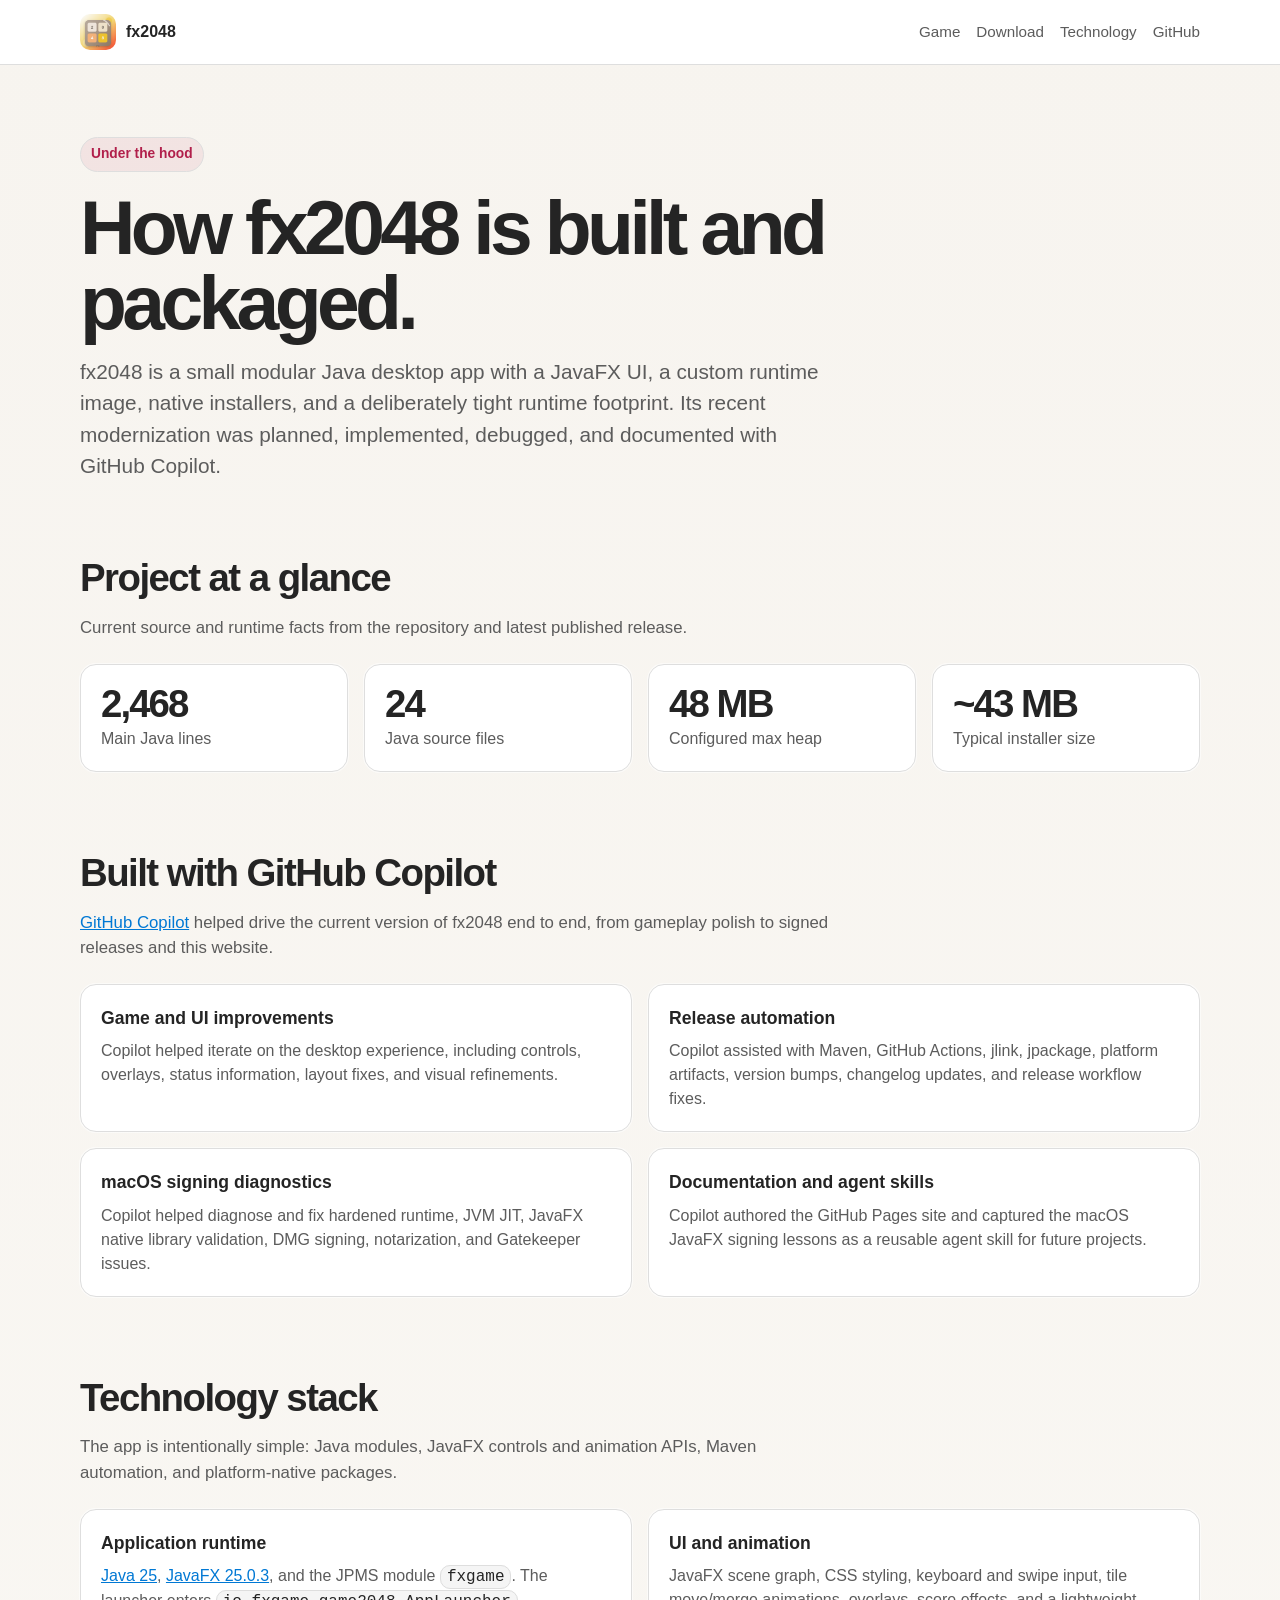
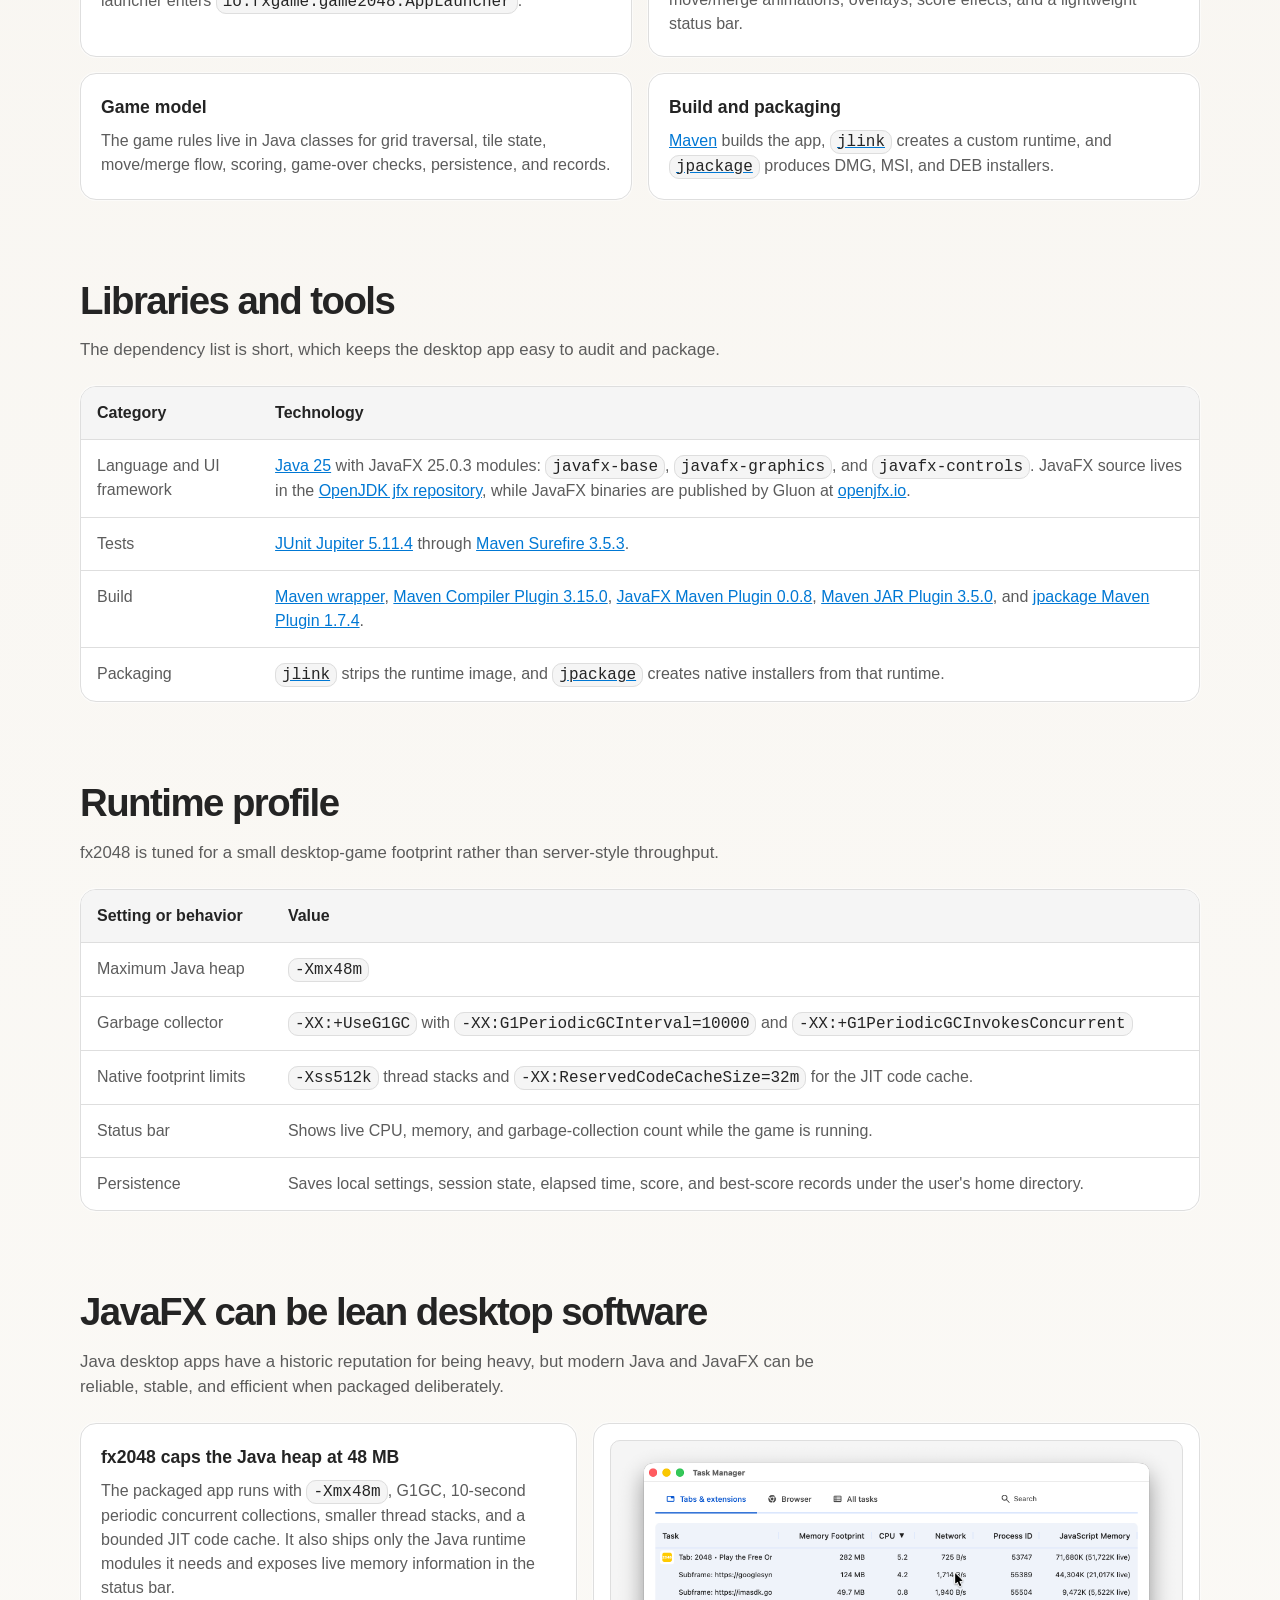
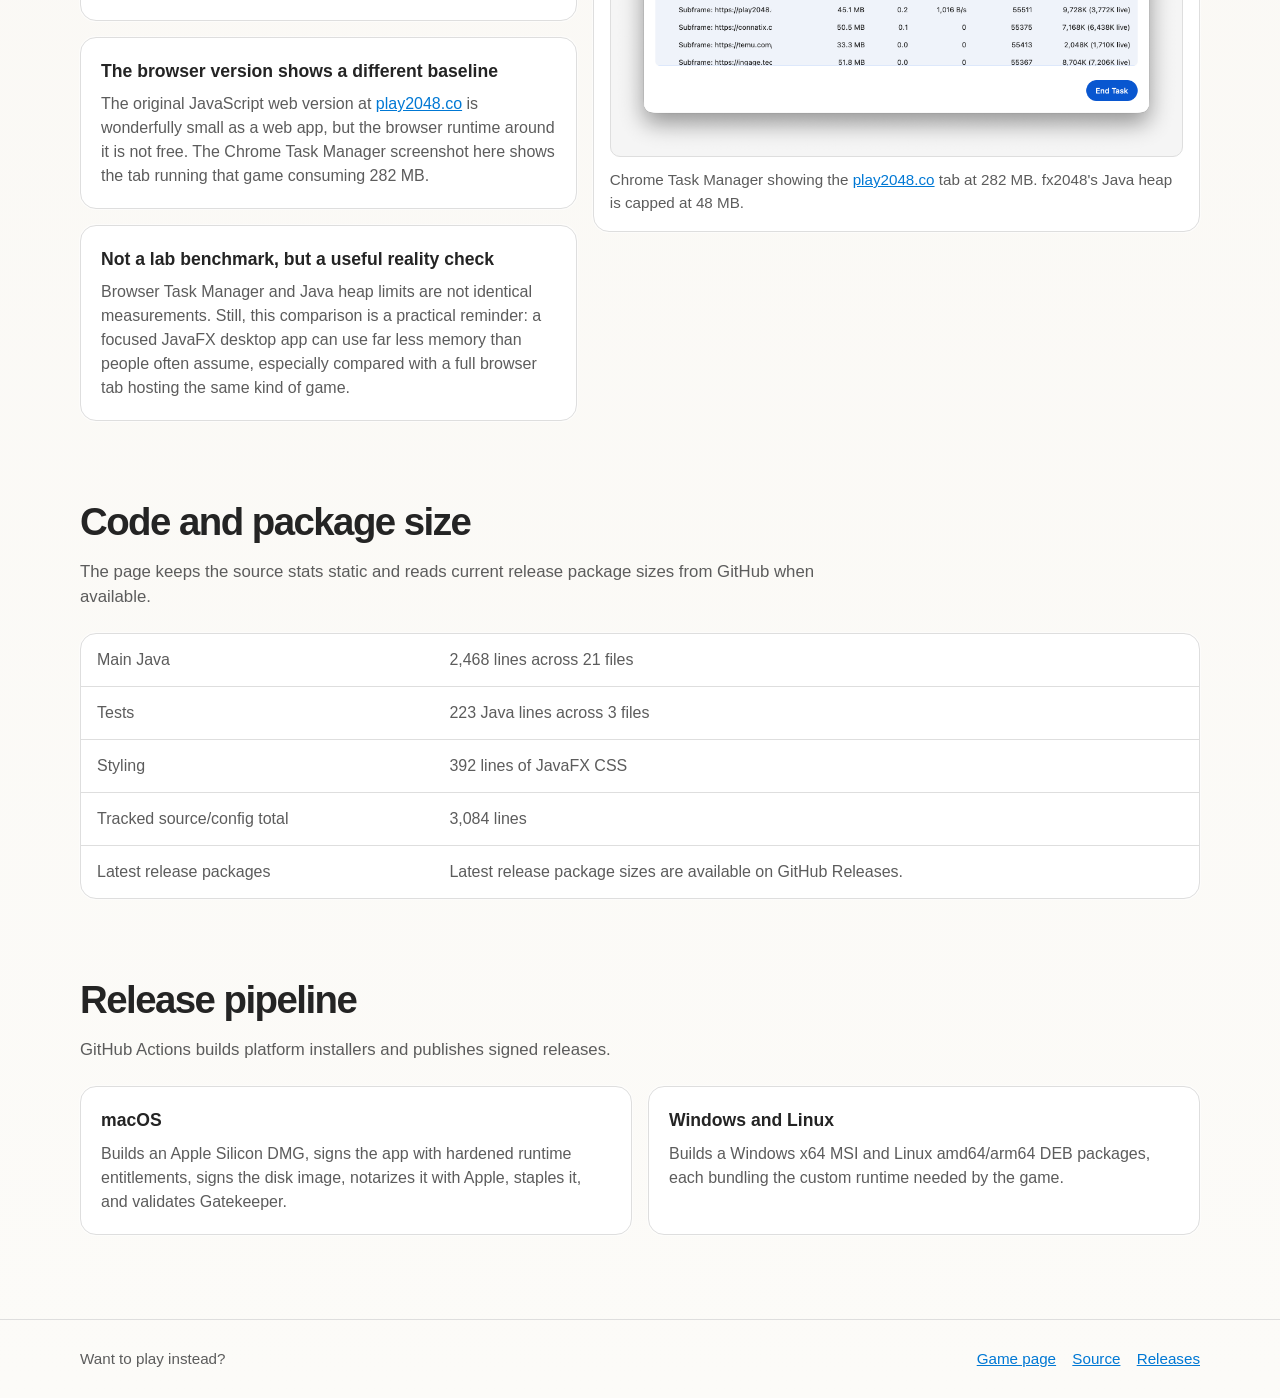
==== docs/technology.html @ 819283a3 "Tune runtime memory footprint Switch the packaged app from ZGC to G1GC with periodic concurrent coll" ====
<!doctype html>
<html lang="en">
<head>
  <meta charset="utf-8">
  <meta name="viewport" content="width=device-width, initial-scale=1">
  <meta name="description" content="How fx2048 is built: Java, JavaFX, Maven, jlink, jpackage, runtime settings, package sizes, and source code stats.">
  <link rel="icon" href="assets/fx2048.png">
  <title>fx2048 - Technology</title>
  <script>
    (() => {
      const param = new URLSearchParams(window.location.search).get("clawpilotTheme");
      const theme =
        param || (window.matchMedia("(prefers-color-scheme: dark)").matches ? "dark" : "light");
      document.documentElement.setAttribute("data-theme", theme);
    })();
  </script>
  <style>
    :root {
      color-scheme: light;
      --cp-bg: #f7f4ef;
      --cp-bg-elevated: #fcfbf8;
      --cp-surface: #ffffff;
      --cp-surface-soft: #f5f5f5;
      --cp-border: #dedede;
      --cp-border-strong: #919191;
      --cp-text: #242424;
      --cp-text-muted: #5c5c5c;
      --cp-text-soft: #6f6f6f;
      --cp-accent: #b11f4b;
      --cp-accent-hover: #9a1a41;
      --cp-accent-soft: rgba(177, 31, 75, 0.08);
      --cp-accent-fg: #ffffff;
      --cp-success: #16a34a;
      --cp-danger: #dc2626;
      --cp-warning: #f59e0b;
      --cp-link: #0078d4;
      --cp-shadow: 0 18px 48px rgba(0, 0, 0, 0.12);
      --cp-overlay: rgba(255, 255, 255, 0.8);
      --cp-panel: rgba(255, 255, 255, 0.86);
      --cp-panel-strong: rgba(255, 255, 255, 0.96);
      --cp-sheen: rgba(255, 255, 255, 0.55);
      --cp-highlight: rgba(177, 31, 75, 0.12);
    }
    html[data-theme="dark"] {
      color-scheme: dark;
      --cp-bg: #3d3b3a;
      --cp-bg-elevated: #343231;
      --cp-surface: #292929;
      --cp-surface-soft: #2e2e2e;
      --cp-border: #474747;
      --cp-border-strong: #5f5f5f;
      --cp-text: #dedede;
      --cp-text-muted: #919191;
      --cp-text-soft: #b0b0b0;
      --cp-accent: #fd8ea1;
      --cp-accent-hover: #fb7b91;
      --cp-accent-soft: rgba(253, 142, 161, 0.14);
      --cp-accent-fg: #1a1a1a;
      --cp-success: #4ade80;
      --cp-danger: #f87171;
      --cp-warning: #fbbf24;
      --cp-link: #4da6ff;
      --cp-shadow: 0 18px 48px rgba(0, 0, 0, 0.32);
      --cp-overlay: rgba(41, 41, 41, 0.88);
      --cp-panel: rgba(41, 41, 41, 0.72);
      --cp-panel-strong: rgba(41, 41, 41, 0.96);
      --cp-sheen: rgba(255, 255, 255, 0.04);
      --cp-highlight: rgba(253, 142, 161, 0.12);
    }

    * {
      box-sizing: border-box;
    }

    html {
      scroll-behavior: smooth;
    }

    body {
      margin: 0;
      background: linear-gradient(180deg, var(--cp-bg), var(--cp-bg-elevated));
      color: var(--cp-text);
      font-family: "Segoe UI", Aptos, Calibri, -apple-system, BlinkMacSystemFont, sans-serif;
      line-height: 1.5;
    }

    a {
      color: var(--cp-link);
    }

    code {
      border: 1px solid var(--cp-border);
      border-radius: 0.625rem;
      background: var(--cp-surface-soft);
      color: var(--cp-text);
      font-family: Consolas, "Courier New", Courier, monospace;
      padding: 2px 6px;
    }

    .page {
      min-height: 100vh;
    }

    .container {
      width: min(1120px, calc(100% - 32px));
      margin: 0 auto;
    }

    .site-header {
      position: sticky;
      top: 0;
      z-index: 2;
      border-bottom: 1px solid var(--cp-border);
      background: var(--cp-panel-strong);
    }

    .nav {
      display: flex;
      align-items: center;
      justify-content: space-between;
      gap: 16px;
      padding: 14px 0;
    }

    .brand {
      display: inline-flex;
      align-items: center;
      gap: 10px;
      color: var(--cp-text);
      font-weight: 700;
      text-decoration: none;
    }

    .brand img {
      width: 36px;
      height: 36px;
      border-radius: 0.625rem;
    }

    .nav-links {
      display: flex;
      align-items: center;
      gap: 16px;
      font-size: 0.95rem;
    }

    .nav-links a {
      color: var(--cp-text-muted);
      text-decoration: none;
    }

    .nav-links a:hover {
      color: var(--cp-accent);
    }

    .hero {
      padding: 72px 0 32px;
    }

    .eyebrow {
      display: inline-flex;
      align-items: center;
      gap: 8px;
      padding: 6px 10px;
      border: 1px solid var(--cp-border);
      border-radius: 999px;
      background: var(--cp-accent-soft);
      color: var(--cp-accent);
      font-weight: 700;
      font-size: 0.86rem;
    }

    h1 {
      max-width: 820px;
      margin: 18px 0 16px;
      font-size: clamp(2.4rem, 6vw, 4.8rem);
      line-height: 0.98;
      letter-spacing: -0.06em;
    }

    .lede {
      max-width: 760px;
      margin: 0;
      color: var(--cp-text-muted);
      font-size: clamp(1.1rem, 2vw, 1.3rem);
    }

    section {
      padding: 36px 0;
    }

    .section-heading {
      max-width: 760px;
      margin-bottom: 24px;
    }

    .section-heading h2 {
      margin: 0 0 8px;
      font-size: clamp(1.8rem, 3vw, 2.8rem);
      letter-spacing: -0.04em;
    }

    .section-heading p {
      margin: 0;
      color: var(--cp-text-muted);
      font-size: 1.05rem;
    }

    .stats {
      display: grid;
      grid-template-columns: repeat(4, minmax(0, 1fr));
      gap: 16px;
    }

    .stat-card,
    .card,
    .figure-card,
    .table-card {
      border: 1px solid var(--cp-border);
      border-radius: 16px;
      background: var(--cp-surface);
      box-shadow: 0 0 0 1px var(--cp-sheen);
    }

    .stat-card {
      padding: 20px;
    }

    .stat-card strong {
      display: block;
      margin-bottom: 4px;
      font-size: clamp(1.7rem, 4vw, 2.4rem);
      line-height: 1;
      letter-spacing: -0.05em;
    }

    .stat-card span {
      color: var(--cp-text-muted);
    }

    .grid {
      display: grid;
      grid-template-columns: repeat(2, minmax(0, 1fr));
      gap: 16px;
    }

    .card {
      padding: 20px;
    }

    .card h3 {
      margin: 0 0 8px;
      font-size: 1.1rem;
    }

    .card p {
      margin: 0;
      color: var(--cp-text-muted);
    }

    .comparison-grid {
      display: grid;
      grid-template-columns: minmax(0, 0.9fr) minmax(320px, 1.1fr);
      gap: 16px;
      align-items: start;
    }

    .memory-points {
      display: grid;
      gap: 16px;
    }

    .figure-card {
      margin: 0;
      padding: 16px;
    }

    .figure-card img {
      display: block;
      width: 100%;
      height: auto;
      border: 1px solid var(--cp-border);
      border-radius: 0.625rem;
      background: var(--cp-surface-soft);
    }

    .figure-card figcaption {
      margin-top: 12px;
      color: var(--cp-text-muted);
      font-size: 0.95rem;
    }

    .table-card {
      overflow: hidden;
    }

    table {
      width: 100%;
      border-collapse: collapse;
    }

    th,
    td {
      padding: 14px 16px;
      border-bottom: 1px solid var(--cp-border);
      text-align: left;
      vertical-align: top;
    }

    th {
      background: var(--cp-surface-soft);
      color: var(--cp-text);
      font-weight: 700;
    }

    td {
      color: var(--cp-text-muted);
    }

    tr:last-child td {
      border-bottom: 0;
    }

    .site-footer {
      margin-top: 48px;
      border-top: 1px solid var(--cp-border);
      padding: 28px 0;
      color: var(--cp-text-muted);
      font-size: 0.95rem;
    }

    .footer-row {
      display: flex;
      flex-wrap: wrap;
      justify-content: space-between;
      gap: 12px;
    }

    .footer-row a {
      margin-left: 12px;
    }

    @media (max-width: 860px) {
      .stats,
      .grid,
      .comparison-grid {
        grid-template-columns: 1fr;
      }

      .hero {
        padding-top: 48px;
      }

      .nav {
        align-items: flex-start;
        flex-direction: column;
      }

      .nav-links {
        flex-wrap: wrap;
      }
    }
  </style>
</head>
<body>
  <div class="page">
    <header class="site-header">
      <div class="container nav">
        <a class="brand" href="index.html" aria-label="fx2048 home">
          <img src="assets/fx2048.png" alt="" width="36" height="36">
          <span>fx2048</span>
        </a>
        <nav class="nav-links" aria-label="Primary navigation">
          <a href="index.html">Game</a>
          <a href="index.html#download">Download</a>
          <a href="technology.html">Technology</a>
          <a href="https://github.com/brunoborges/fx2048">GitHub</a>
        </nav>
      </div>
    </header>

    <main>
      <div class="container hero">
        <span class="eyebrow">Under the hood</span>
        <h1>How fx2048 is built and packaged.</h1>
        <p class="lede">
          fx2048 is a small modular Java desktop app with a JavaFX UI, a custom runtime image, native installers, and a deliberately tight runtime footprint. Its recent modernization was planned, implemented, debugged, and documented with GitHub Copilot.
        </p>
      </div>

      <section class="container" aria-labelledby="stats-heading">
        <div class="section-heading">
          <h2 id="stats-heading">Project at a glance</h2>
          <p>Current source and runtime facts from the repository and latest published release.</p>
        </div>
        <div class="stats">
          <article class="stat-card">
            <strong>2,468</strong>
            <span>Main Java lines</span>
          </article>
          <article class="stat-card">
            <strong>24</strong>
            <span>Java source files</span>
          </article>
          <article class="stat-card">
            <strong>48 MB</strong>
            <span>Configured max heap</span>
          </article>
          <article class="stat-card">
            <strong>~43 MB</strong>
            <span>Typical installer size</span>
          </article>
        </div>
      </section>

      <section class="container" aria-labelledby="copilot-heading">
        <div class="section-heading">
          <h2 id="copilot-heading">Built with GitHub Copilot</h2>
          <p><a href="https://github.com/features/copilot">GitHub Copilot</a> helped drive the current version of fx2048 end to end, from gameplay polish to signed releases and this website.</p>
        </div>
        <div class="grid">
          <article class="card">
            <h3>Game and UI improvements</h3>
            <p>Copilot helped iterate on the desktop experience, including controls, overlays, status information, layout fixes, and visual refinements.</p>
          </article>
          <article class="card">
            <h3>Release automation</h3>
            <p>Copilot assisted with Maven, GitHub Actions, jlink, jpackage, platform artifacts, version bumps, changelog updates, and release workflow fixes.</p>
          </article>
          <article class="card">
            <h3>macOS signing diagnostics</h3>
            <p>Copilot helped diagnose and fix hardened runtime, JVM JIT, JavaFX native library validation, DMG signing, notarization, and Gatekeeper issues.</p>
          </article>
          <article class="card">
            <h3>Documentation and agent skills</h3>
            <p>Copilot authored the GitHub Pages site and captured the macOS JavaFX signing lessons as a reusable agent skill for future projects.</p>
          </article>
        </div>
      </section>

      <section class="container" aria-labelledby="stack-heading">
        <div class="section-heading">
          <h2 id="stack-heading">Technology stack</h2>
          <p>The app is intentionally simple: Java modules, JavaFX controls and animation APIs, Maven automation, and platform-native packages.</p>
        </div>
        <div class="grid">
          <article class="card">
            <h3>Application runtime</h3>
            <p><a href="https://openjdk.org/projects/jdk/25/">Java 25</a>, <a href="https://openjfx.io/">JavaFX 25.0.3</a>, and the JPMS module <code>fxgame</code>. The launcher enters <code>io.fxgame.game2048.AppLauncher</code>.</p>
          </article>
          <article class="card">
            <h3>UI and animation</h3>
            <p>JavaFX scene graph, CSS styling, keyboard and swipe input, tile move/merge animations, overlays, score effects, and a lightweight status bar.</p>
          </article>
          <article class="card">
            <h3>Game model</h3>
            <p>The game rules live in Java classes for grid traversal, tile state, move/merge flow, scoring, game-over checks, persistence, and records.</p>
          </article>
          <article class="card">
            <h3>Build and packaging</h3>
            <p><a href="https://maven.apache.org/">Maven</a> builds the app, <a href="https://docs.oracle.com/en/java/javase/25/docs/specs/man/jlink.html"><code>jlink</code></a> creates a custom runtime, and <a href="https://docs.oracle.com/en/java/javase/25/docs/specs/man/jpackage.html"><code>jpackage</code></a> produces DMG, MSI, and DEB installers.</p>
          </article>
        </div>
      </section>

      <section class="container" aria-labelledby="libraries-heading">
        <div class="section-heading">
          <h2 id="libraries-heading">Libraries and tools</h2>
          <p>The dependency list is short, which keeps the desktop app easy to audit and package.</p>
        </div>
        <div class="table-card">
          <table>
            <thead>
              <tr>
                <th>Category</th>
                <th>Technology</th>
              </tr>
            </thead>
            <tbody>
              <tr>
                <td>Language and UI framework</td>
                <td>
                  <a href="https://openjdk.org/projects/jdk/25/">Java 25</a> with JavaFX 25.0.3 modules: <code>javafx-base</code>, <code>javafx-graphics</code>, and <code>javafx-controls</code>.
                  JavaFX source lives in the <a href="https://github.com/openjdk/jfx">OpenJDK jfx repository</a>, while JavaFX binaries are published by Gluon at <a href="https://openjfx.io/">openjfx.io</a>.
                </td>
              </tr>
              <tr>
                <td>Tests</td>
                <td><a href="https://junit.org/junit5/">JUnit Jupiter 5.11.4</a> through <a href="https://maven.apache.org/surefire/maven-surefire-plugin/">Maven Surefire 3.5.3</a>.</td>
              </tr>
              <tr>
                <td>Build</td>
                <td>
                  <a href="https://maven.apache.org/wrapper/">Maven wrapper</a>,
                  <a href="https://maven.apache.org/plugins/maven-compiler-plugin/">Maven Compiler Plugin 3.15.0</a>,
                  <a href="https://github.com/openjfx/javafx-maven-plugin">JavaFX Maven Plugin 0.0.8</a>,
                  <a href="https://maven.apache.org/plugins/maven-jar-plugin/">Maven JAR Plugin 3.5.0</a>,
                  and <a href="https://github.com/petr-panteleyev/jpackage-maven-plugin">jpackage Maven Plugin 1.7.4</a>.
                </td>
              </tr>
              <tr>
                <td>Packaging</td>
                <td><a href="https://docs.oracle.com/en/java/javase/25/docs/specs/man/jlink.html"><code>jlink</code></a> strips the runtime image, and <a href="https://docs.oracle.com/en/java/javase/25/docs/specs/man/jpackage.html"><code>jpackage</code></a> creates native installers from that runtime.</td>
              </tr>
            </tbody>
          </table>
        </div>
      </section>

      <section class="container" aria-labelledby="runtime-heading">
        <div class="section-heading">
          <h2 id="runtime-heading">Runtime profile</h2>
          <p>fx2048 is tuned for a small desktop-game footprint rather than server-style throughput.</p>
        </div>
        <div class="table-card">
          <table>
            <thead>
              <tr>
                <th>Setting or behavior</th>
                <th>Value</th>
              </tr>
            </thead>
            <tbody>
              <tr>
                <td>Maximum Java heap</td>
                <td><code>-Xmx48m</code></td>
              </tr>
              <tr>
                <td>Garbage collector</td>
                <td><code>-XX:+UseG1GC</code> with <code>-XX:G1PeriodicGCInterval=10000</code> and <code>-XX:+G1PeriodicGCInvokesConcurrent</code></td>
              </tr>
              <tr>
                <td>Native footprint limits</td>
                <td><code>-Xss512k</code> thread stacks and <code>-XX:ReservedCodeCacheSize=32m</code> for the JIT code cache.</td>
              </tr>
              <tr>
                <td>Status bar</td>
                <td>Shows live CPU, memory, and garbage-collection count while the game is running.</td>
              </tr>
              <tr>
                <td>Persistence</td>
                <td>Saves local settings, session state, elapsed time, score, and best-score records under the user's home directory.</td>
              </tr>
            </tbody>
          </table>
        </div>
      </section>

      <section class="container" aria-labelledby="memory-heading">
        <div class="section-heading">
          <h2 id="memory-heading">JavaFX can be lean desktop software</h2>
          <p>Java desktop apps have a historic reputation for being heavy, but modern Java and JavaFX can be reliable, stable, and efficient when packaged deliberately.</p>
        </div>
        <div class="comparison-grid">
          <div class="memory-points">
            <article class="card">
              <h3>fx2048 caps the Java heap at 48 MB</h3>
              <p>The packaged app runs with <code>-Xmx48m</code>, G1GC, 10-second periodic concurrent collections, smaller thread stacks, and a bounded JIT code cache. It also ships only the Java runtime modules it needs and exposes live memory information in the status bar.</p>
            </article>
            <article class="card">
              <h3>The browser version shows a different baseline</h3>
              <p>The original JavaScript web version at <a href="https://play2048.co">play2048.co</a> is wonderfully small as a web app, but the browser runtime around it is not free. The Chrome Task Manager screenshot here shows the tab running that game consuming 282 MB.</p>
            </article>
            <article class="card">
              <h3>Not a lab benchmark, but a useful reality check</h3>
              <p>Browser Task Manager and Java heap limits are not identical measurements. Still, this comparison is a practical reminder: a focused JavaFX desktop app can use far less memory than people often assume, especially compared with a full browser tab hosting the same kind of game.</p>
            </article>
          </div>
          <figure class="figure-card">
            <img src="assets/play2048-chrome-task-manager.png" alt="Chrome Task Manager screenshot showing the play2048.co tab consuming 282 MB of memory." width="1956" height="1078">
            <figcaption>
              Chrome Task Manager showing the <a href="https://play2048.co">play2048.co</a> tab at 282 MB. fx2048's Java heap is capped at 48 MB.
            </figcaption>
          </figure>
        </div>
      </section>

      <section class="container" aria-labelledby="size-heading">
        <div class="section-heading">
          <h2 id="size-heading">Code and package size</h2>
          <p>The page keeps the source stats static and reads current release package sizes from GitHub when available.</p>
        </div>
        <div class="table-card">
          <table>
            <tbody>
              <tr>
                <td>Main Java</td>
                <td>2,468 lines across 21 files</td>
              </tr>
              <tr>
                <td>Tests</td>
                <td>223 Java lines across 3 files</td>
              </tr>
              <tr>
                <td>Styling</td>
                <td>392 lines of JavaFX CSS</td>
              </tr>
              <tr>
                <td>Tracked source/config total</td>
                <td>3,084 lines</td>
              </tr>
              <tr>
                <td>Latest release packages</td>
                <td id="package-sizes">Loading package sizes...</td>
              </tr>
            </tbody>
          </table>
        </div>
      </section>

      <section class="container" aria-labelledby="release-heading">
        <div class="section-heading">
          <h2 id="release-heading">Release pipeline</h2>
          <p>GitHub Actions builds platform installers and publishes signed releases.</p>
        </div>
        <div class="grid">
          <article class="card">
            <h3>macOS</h3>
            <p>Builds an Apple Silicon DMG, signs the app with hardened runtime entitlements, signs the disk image, notarizes it with Apple, staples it, and validates Gatekeeper.</p>
          </article>
          <article class="card">
            <h3>Windows and Linux</h3>
            <p>Builds a Windows x64 MSI and Linux amd64/arm64 DEB packages, each bundling the custom runtime needed by the game.</p>
          </article>
        </div>
      </section>
    </main>

    <footer class="site-footer">
      <div class="container footer-row">
        <span>Want to play instead?</span>
        <span>
          <a href="index.html">Game page</a>
          <a href="https://github.com/brunoborges/fx2048">Source</a>
          <a href="https://github.com/brunoborges/fx2048/releases">Releases</a>
        </span>
      </div>
    </footer>
  </div>

  <script>
    const packageSizes = document.querySelector("#package-sizes");
    const formatSize = (bytes) => `${(bytes / 1048576).toFixed(1)} MiB`;

    fetch("https://api.github.com/repos/brunoborges/fx2048/releases/latest", {
      headers: { "Accept": "application/vnd.github+json" }
    })
      .then((response) => {
        if (!response.ok) {
          throw new Error(`GitHub release lookup failed: ${response.status}`);
        }
        return response.json();
      })
      .then((release) => {
        const packageAssets = release.assets
          .filter((asset) => /\.(dmg|msi|deb)$/.test(asset.name))
          .map((asset) => `${asset.name}: ${formatSize(asset.size)}`);

        packageSizes.textContent = packageAssets.length > 0
          ? packageAssets.join("; ")
          : "No platform packages found on the latest release.";
      })
      .catch(() => {
        packageSizes.textContent = "Latest release package sizes are available on GitHub Releases.";
      });
  </script>
</body>
</html>
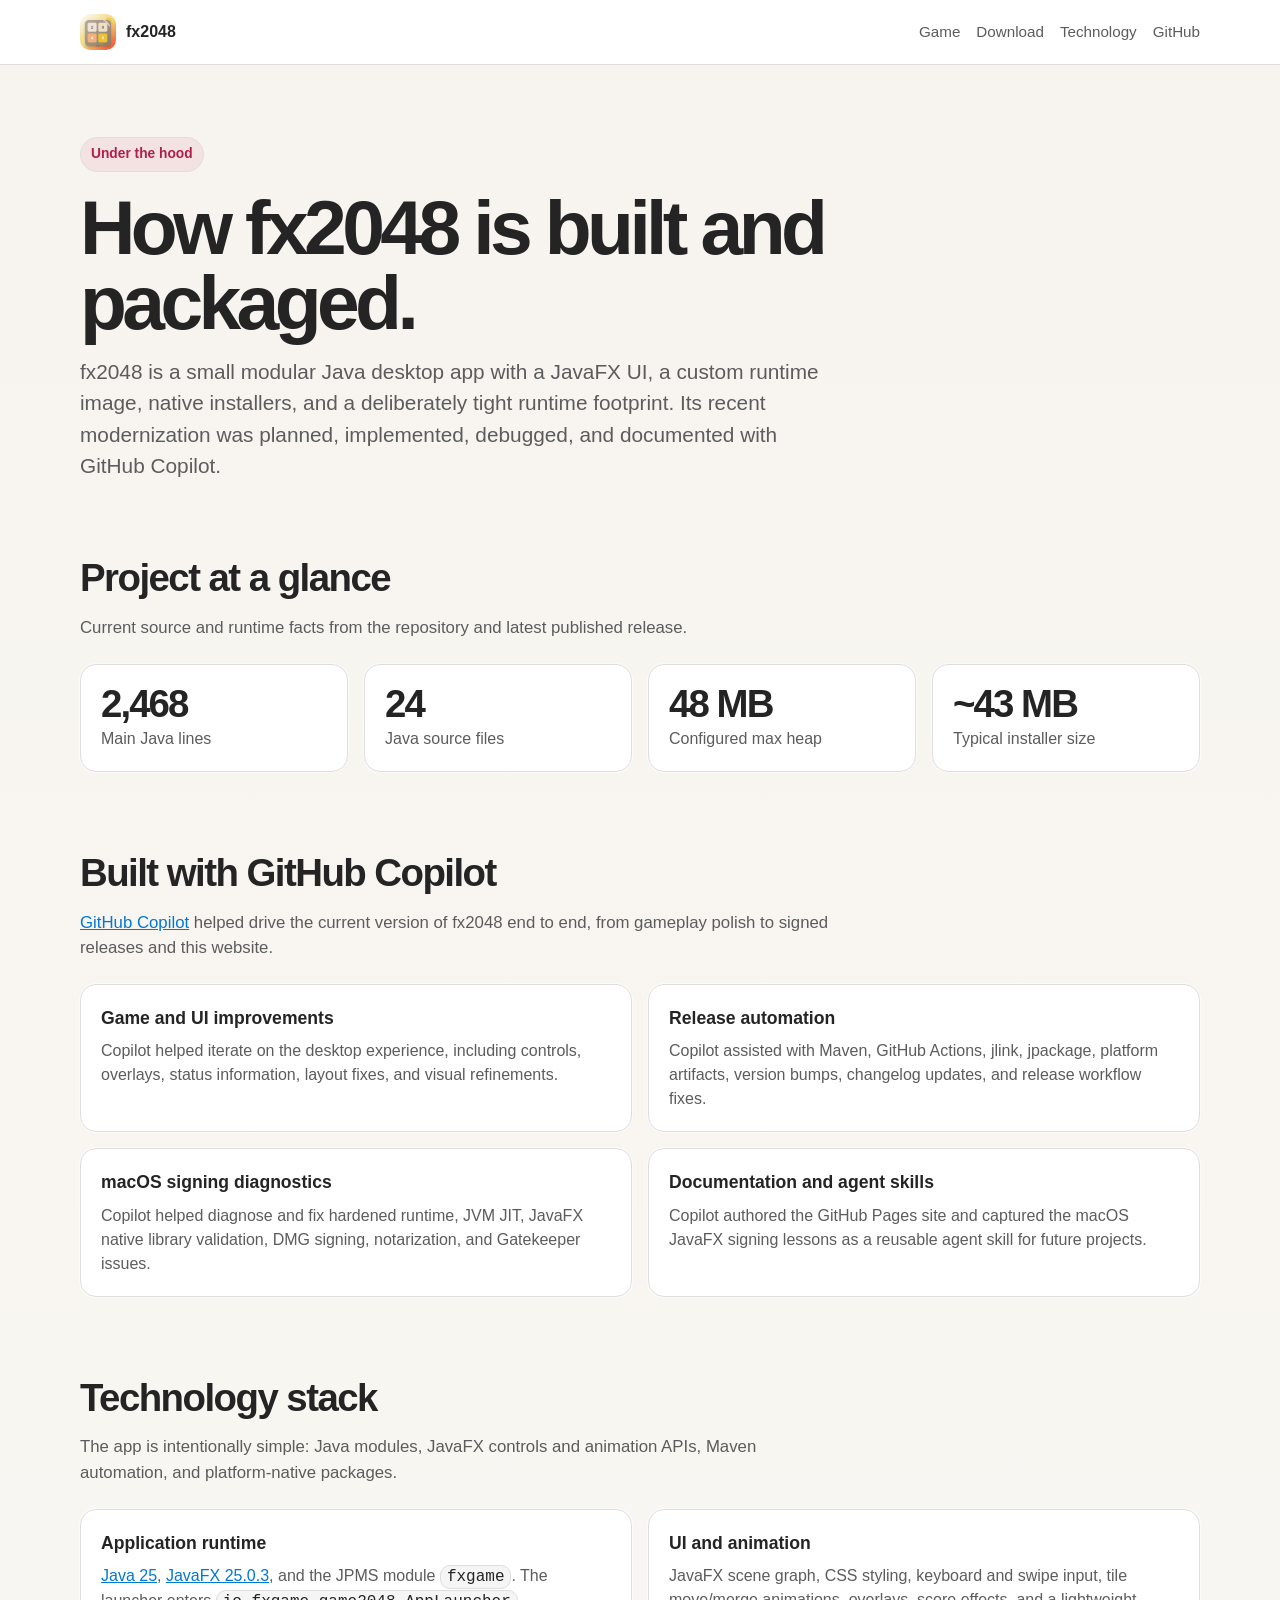
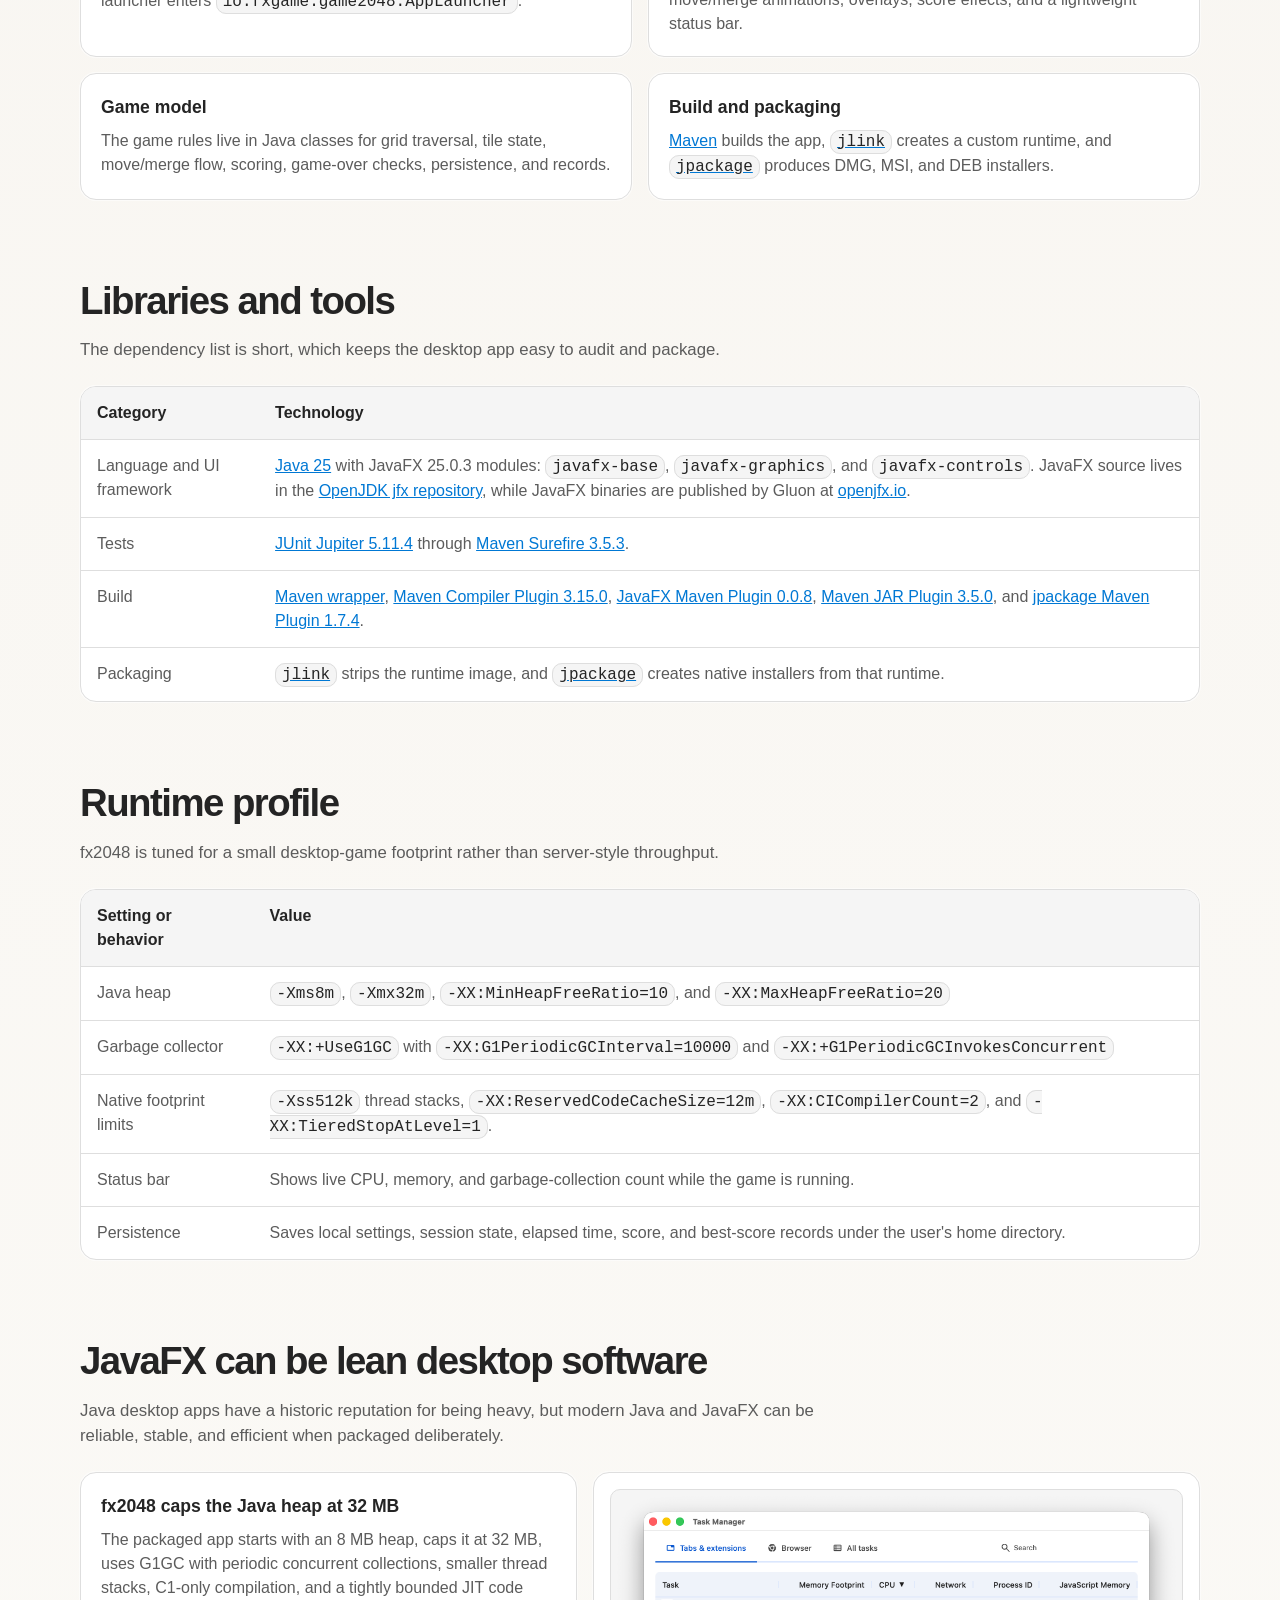
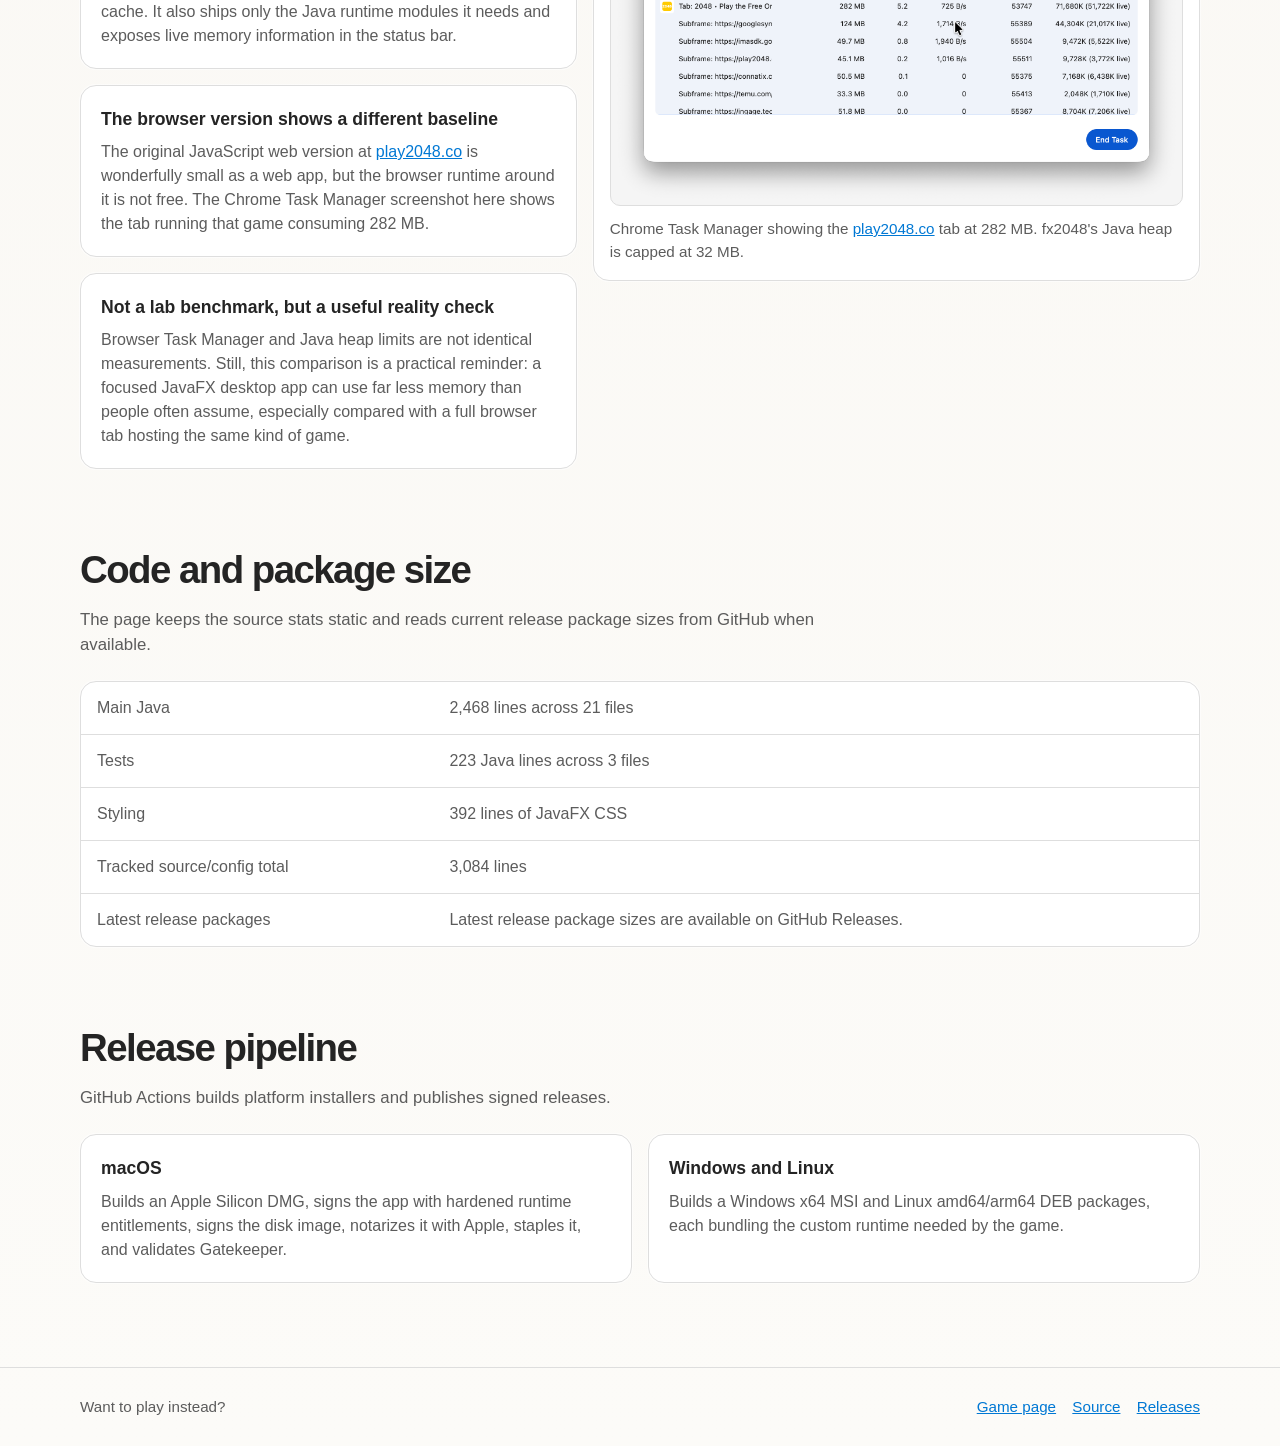
==== commit ea39becc: "Further reduce runtime memory footprint Lower the packaged app heap ceiling to 32 MB and tune startu" ====
--- a/docs/technology.html
+++ b/docs/technology.html
@@ -522,8 +522,8 @@
             </thead>
             <tbody>
               <tr>
-                <td>Maximum Java heap</td>
-                <td><code>-Xmx48m</code></td>
+                <td>Java heap</td>
+                <td><code>-Xms8m</code>, <code>-Xmx32m</code>, <code>-XX:MinHeapFreeRatio=10</code>, and <code>-XX:MaxHeapFreeRatio=20</code></td>
               </tr>
               <tr>
                 <td>Garbage collector</td>
@@ -531,7 +531,7 @@
               </tr>
               <tr>
                 <td>Native footprint limits</td>
-                <td><code>-Xss512k</code> thread stacks and <code>-XX:ReservedCodeCacheSize=32m</code> for the JIT code cache.</td>
+                <td><code>-Xss512k</code> thread stacks, <code>-XX:ReservedCodeCacheSize=12m</code>, <code>-XX:CICompilerCount=2</code>, and <code>-XX:TieredStopAtLevel=1</code>.</td>
               </tr>
               <tr>
                 <td>Status bar</td>
@@ -554,8 +554,8 @@
         <div class="comparison-grid">
           <div class="memory-points">
             <article class="card">
-              <h3>fx2048 caps the Java heap at 48 MB</h3>
-              <p>The packaged app runs with <code>-Xmx48m</code>, G1GC, 10-second periodic concurrent collections, smaller thread stacks, and a bounded JIT code cache. It also ships only the Java runtime modules it needs and exposes live memory information in the status bar.</p>
+              <h3>fx2048 caps the Java heap at 32 MB</h3>
+              <p>The packaged app starts with an 8 MB heap, caps it at 32 MB, uses G1GC with periodic concurrent collections, smaller thread stacks, C1-only compilation, and a tightly bounded JIT code cache. It also ships only the Java runtime modules it needs and exposes live memory information in the status bar.</p>
             </article>
             <article class="card">
               <h3>The browser version shows a different baseline</h3>
@@ -569,7 +569,7 @@
           <figure class="figure-card">
             <img src="assets/play2048-chrome-task-manager.png" alt="Chrome Task Manager screenshot showing the play2048.co tab consuming 282 MB of memory." width="1956" height="1078">
             <figcaption>
-              Chrome Task Manager showing the <a href="https://play2048.co">play2048.co</a> tab at 282 MB. fx2048's Java heap is capped at 48 MB.
+              Chrome Task Manager showing the <a href="https://play2048.co">play2048.co</a> tab at 282 MB. fx2048's Java heap is capped at 32 MB.
             </figcaption>
           </figure>
         </div>
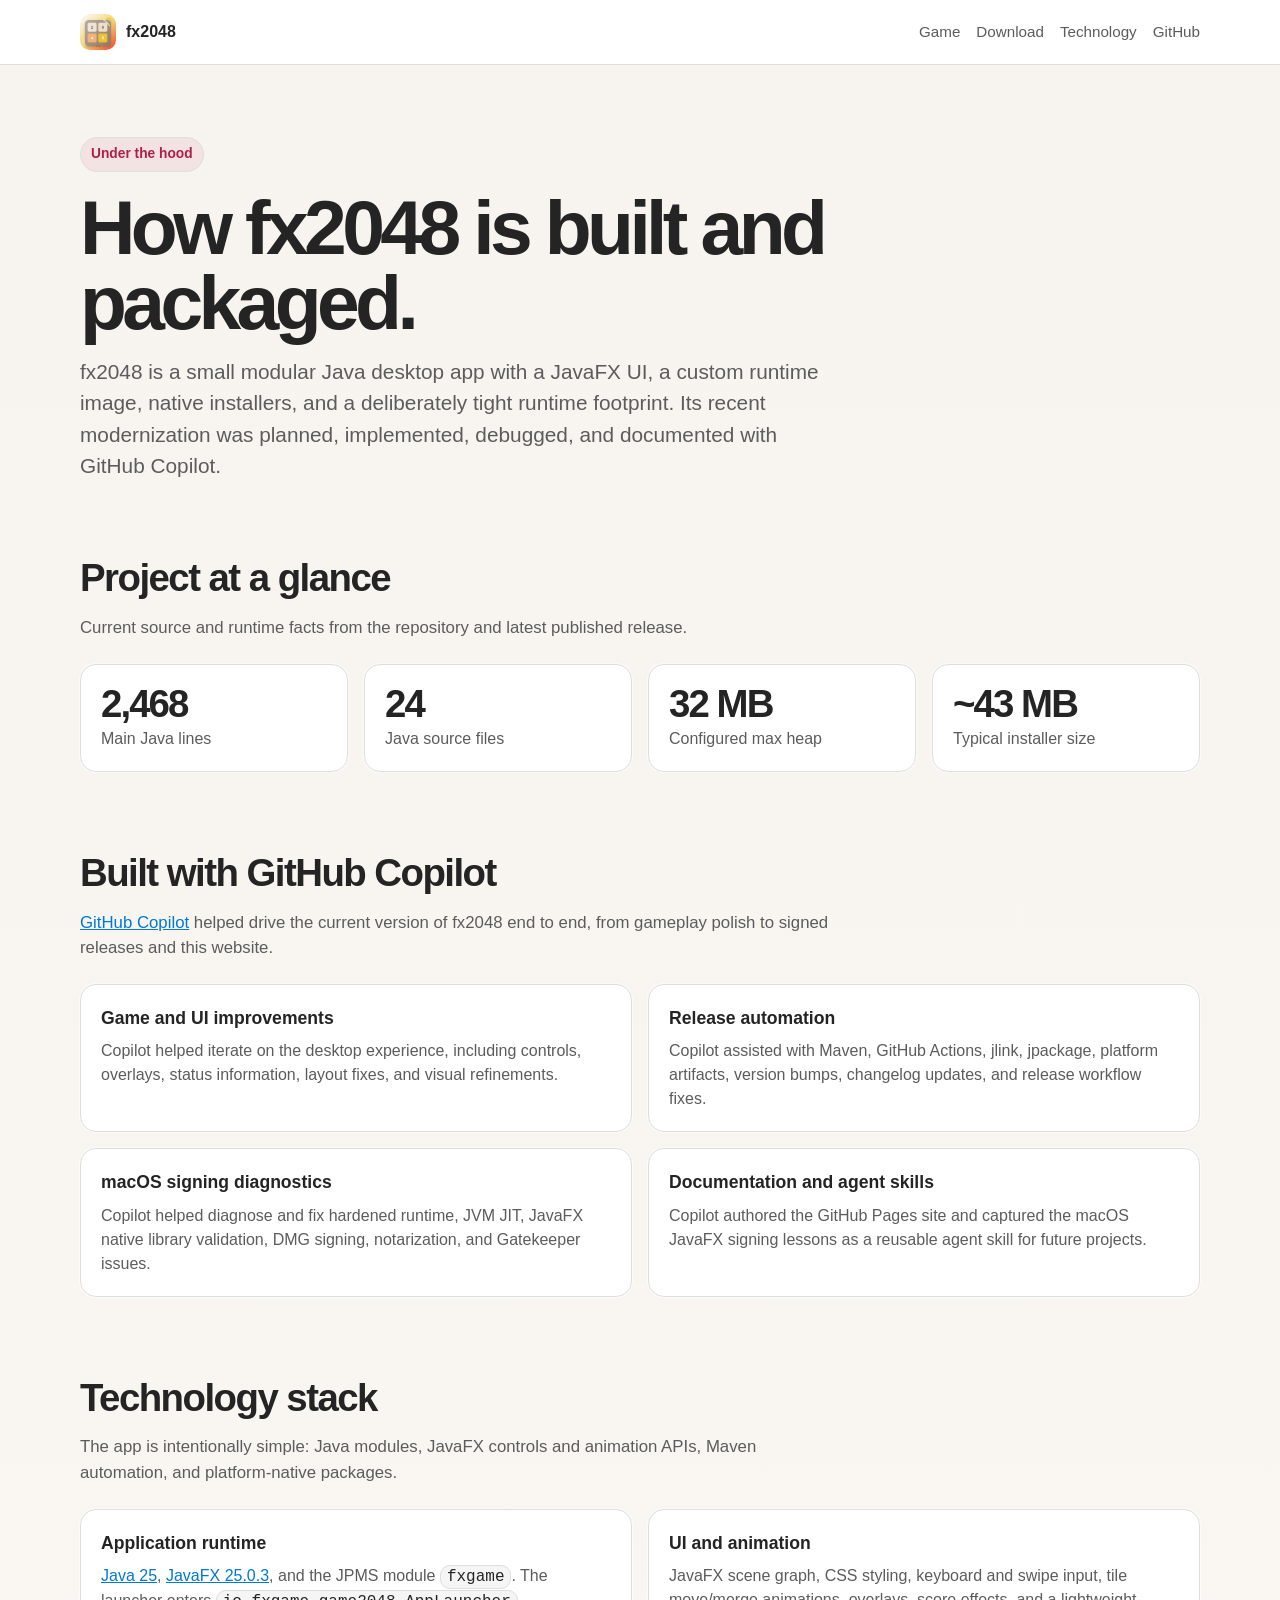
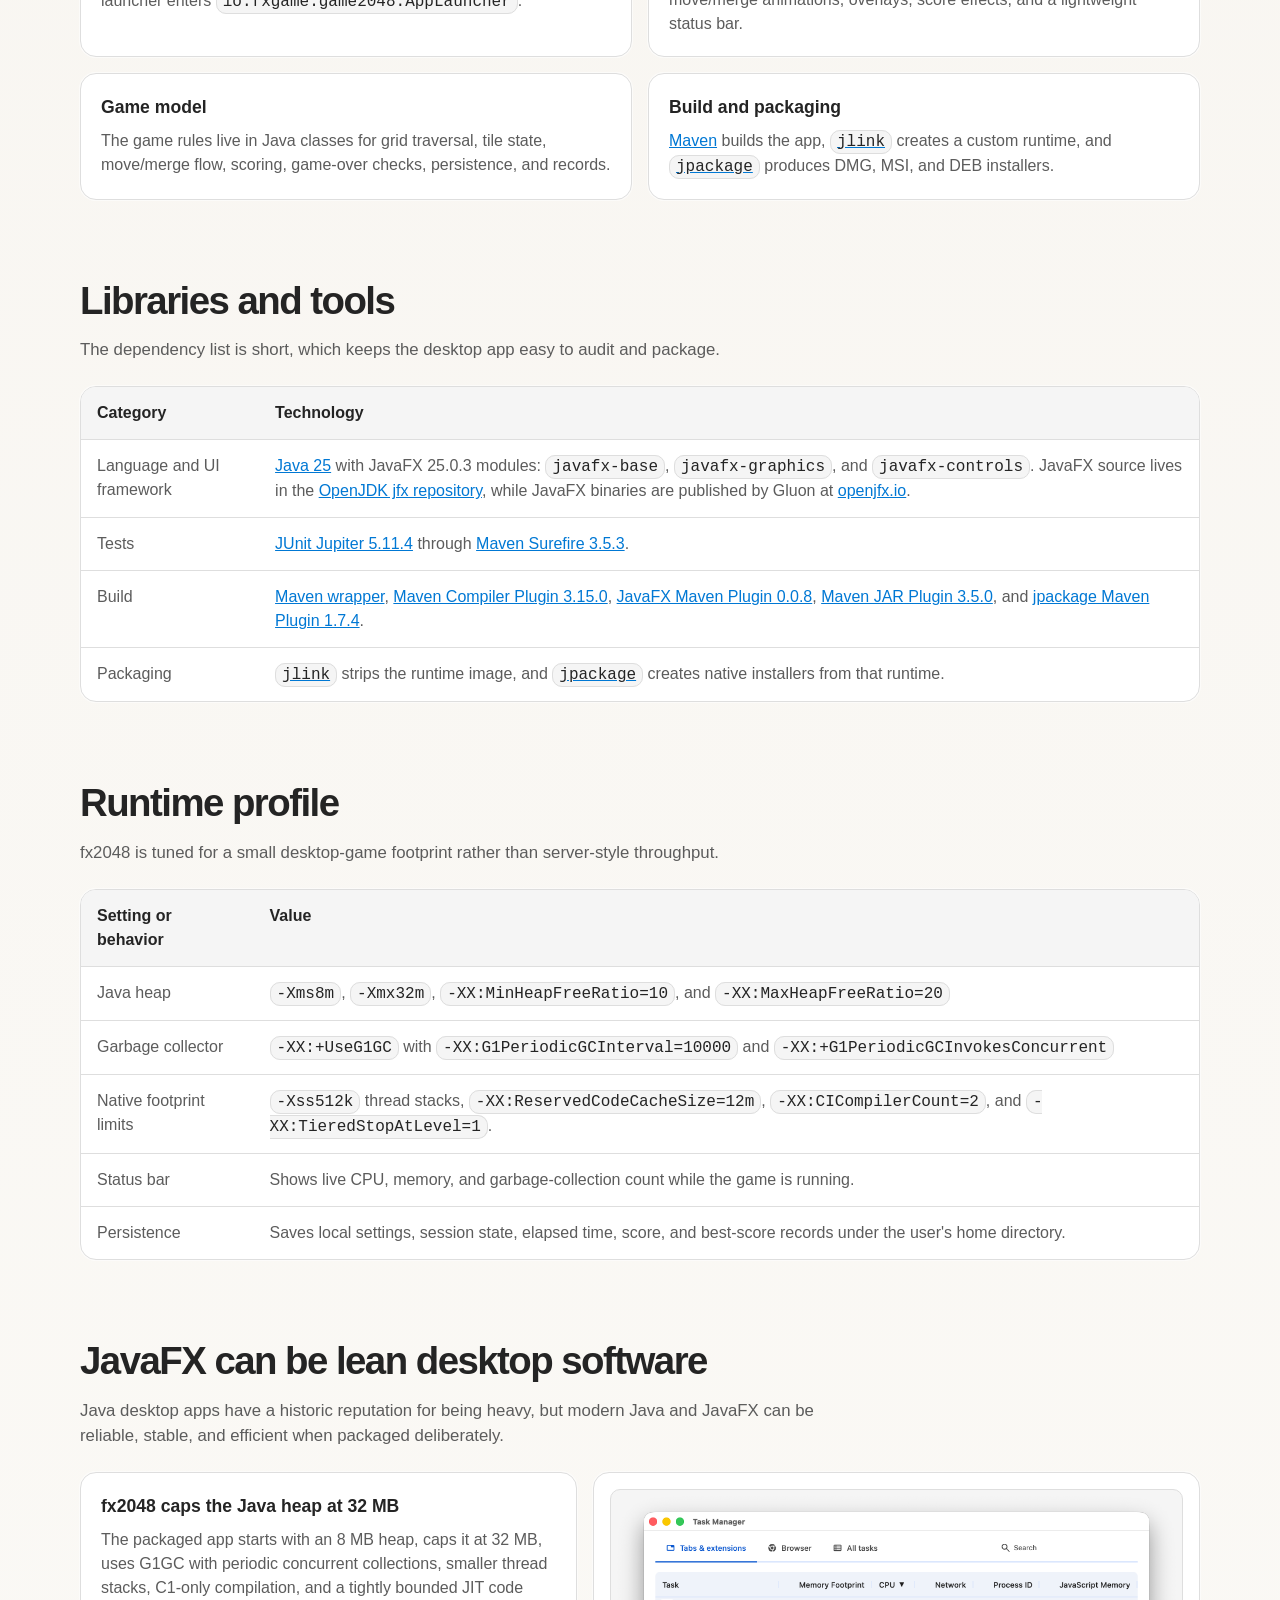
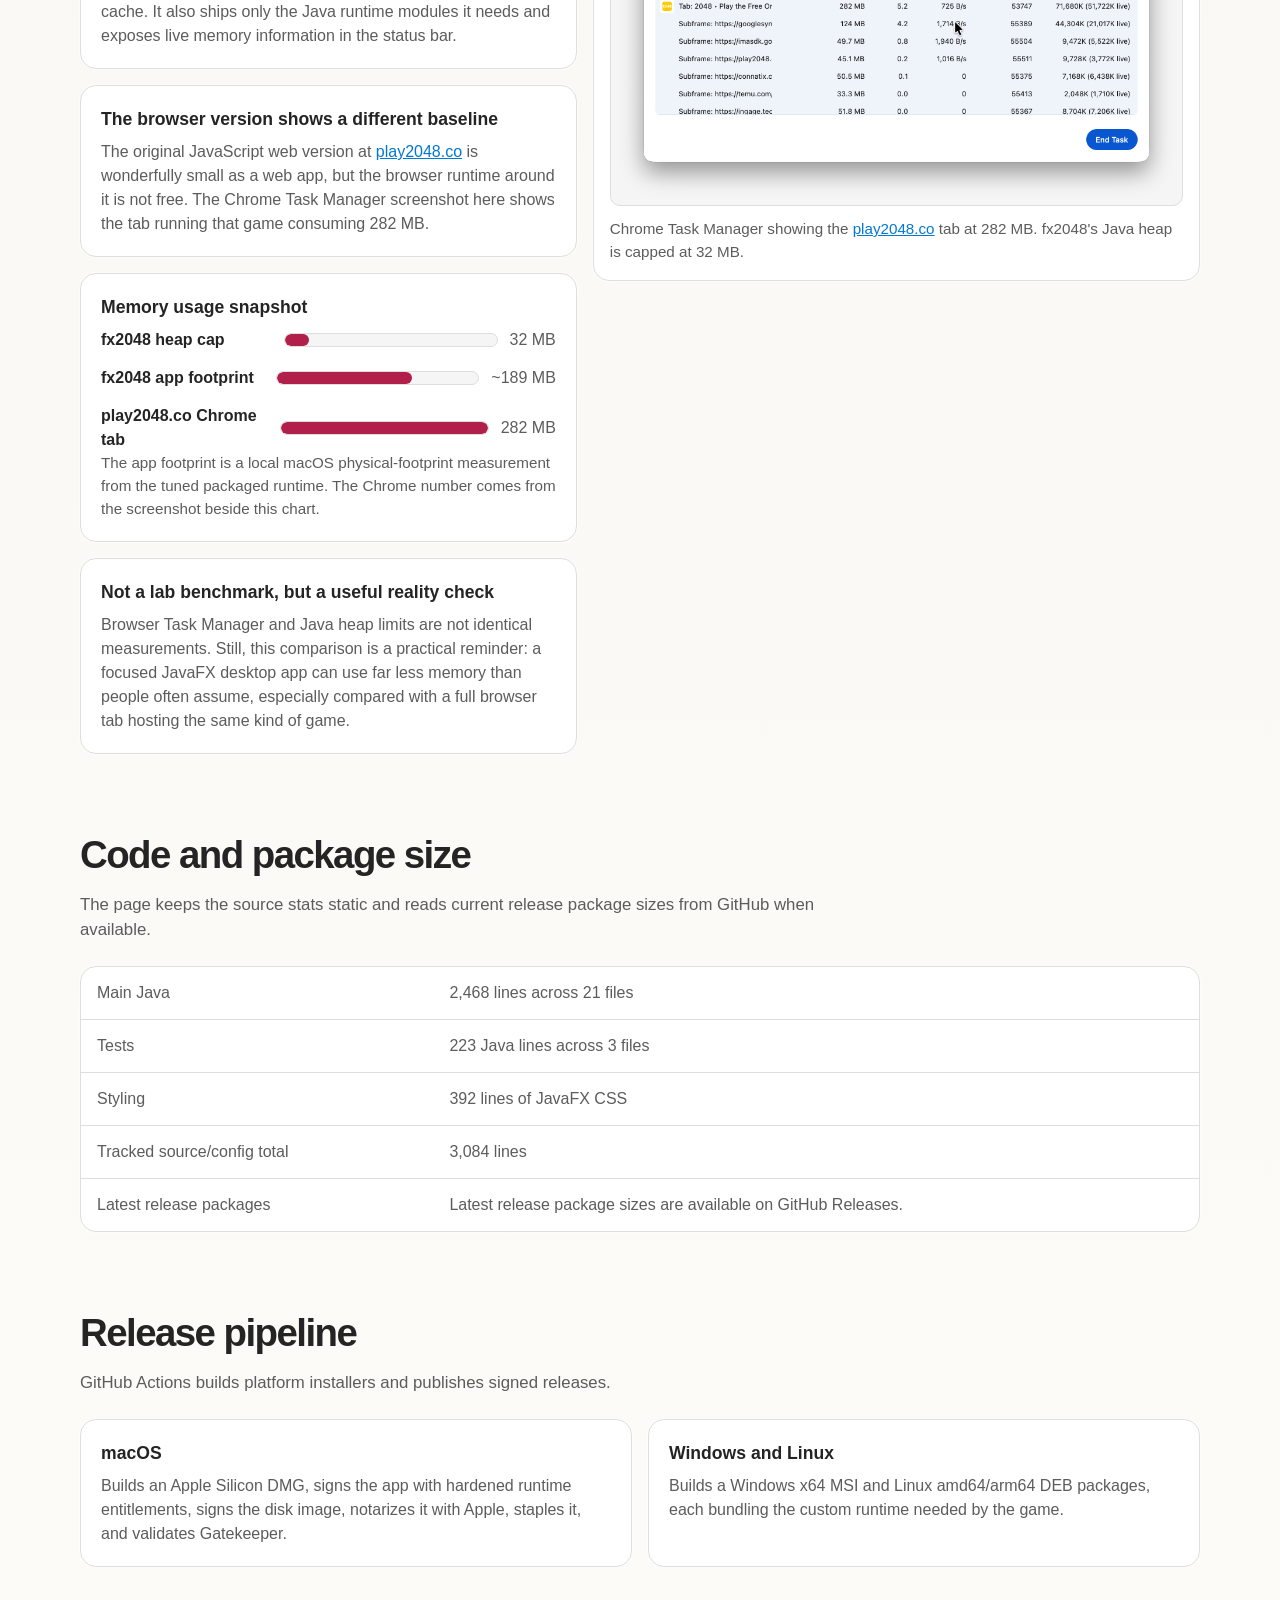
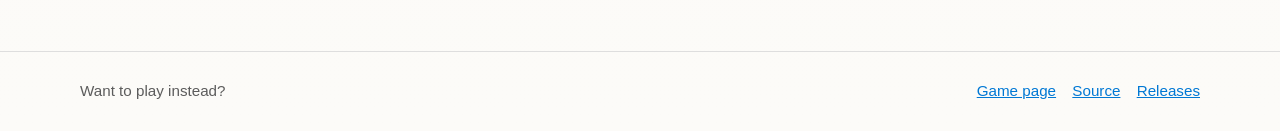
==== commit 1560133c: "Add memory comparison chart Add a visual memory usage chart to the JavaScript comparison section and" ====
--- a/docs/technology.html
+++ b/docs/technology.html
@@ -270,6 +270,51 @@
       gap: 16px;
     }
 
+    .memory-chart {
+      display: grid;
+      gap: 14px;
+    }
+
+    .memory-chart-row {
+      display: grid;
+      grid-template-columns: minmax(140px, 0.8fr) minmax(0, 1fr) auto;
+      gap: 12px;
+      align-items: center;
+    }
+
+    .memory-chart-label {
+      color: var(--cp-text);
+      font-weight: 700;
+    }
+
+    .memory-chart-track {
+      overflow: hidden;
+      height: 14px;
+      border: 1px solid var(--cp-border);
+      border-radius: 999px;
+      background: var(--cp-surface-soft);
+    }
+
+    .memory-chart-bar {
+      display: block;
+      width: var(--bar-size);
+      height: 100%;
+      border-radius: 999px;
+      background: var(--cp-accent);
+    }
+
+    .memory-chart-value {
+      color: var(--cp-text-muted);
+      font-variant-numeric: tabular-nums;
+      white-space: nowrap;
+    }
+
+    .memory-chart-note {
+      margin-top: 12px;
+      color: var(--cp-text-muted);
+      font-size: 0.95rem;
+    }
+
     .figure-card {
       margin: 0;
       padding: 16px;
@@ -403,7 +448,7 @@
             <span>Java source files</span>
           </article>
           <article class="stat-card">
-            <strong>48 MB</strong>
+            <strong>32 MB</strong>
             <span>Configured max heap</span>
           </article>
           <article class="stat-card">
@@ -560,6 +605,27 @@
             <article class="card">
               <h3>The browser version shows a different baseline</h3>
               <p>The original JavaScript web version at <a href="https://play2048.co">play2048.co</a> is wonderfully small as a web app, but the browser runtime around it is not free. The Chrome Task Manager screenshot here shows the tab running that game consuming 282 MB.</p>
+            </article>
+            <article class="card">
+              <h3>Memory usage snapshot</h3>
+              <div class="memory-chart" aria-label="Memory usage comparison chart">
+                <div class="memory-chart-row">
+                  <span class="memory-chart-label">fx2048 heap cap</span>
+                  <span class="memory-chart-track" aria-hidden="true"><span class="memory-chart-bar" style="--bar-size: 11.3%;"></span></span>
+                  <span class="memory-chart-value">32 MB</span>
+                </div>
+                <div class="memory-chart-row">
+                  <span class="memory-chart-label">fx2048 app footprint</span>
+                  <span class="memory-chart-track" aria-hidden="true"><span class="memory-chart-bar" style="--bar-size: 67.0%;"></span></span>
+                  <span class="memory-chart-value">~189 MB</span>
+                </div>
+                <div class="memory-chart-row">
+                  <span class="memory-chart-label">play2048.co Chrome tab</span>
+                  <span class="memory-chart-track" aria-hidden="true"><span class="memory-chart-bar" style="--bar-size: 100%;"></span></span>
+                  <span class="memory-chart-value">282 MB</span>
+                </div>
+              </div>
+              <p class="memory-chart-note">The app footprint is a local macOS physical-footprint measurement from the tuned packaged runtime. The Chrome number comes from the screenshot beside this chart.</p>
             </article>
             <article class="card">
               <h3>Not a lab benchmark, but a useful reality check</h3>
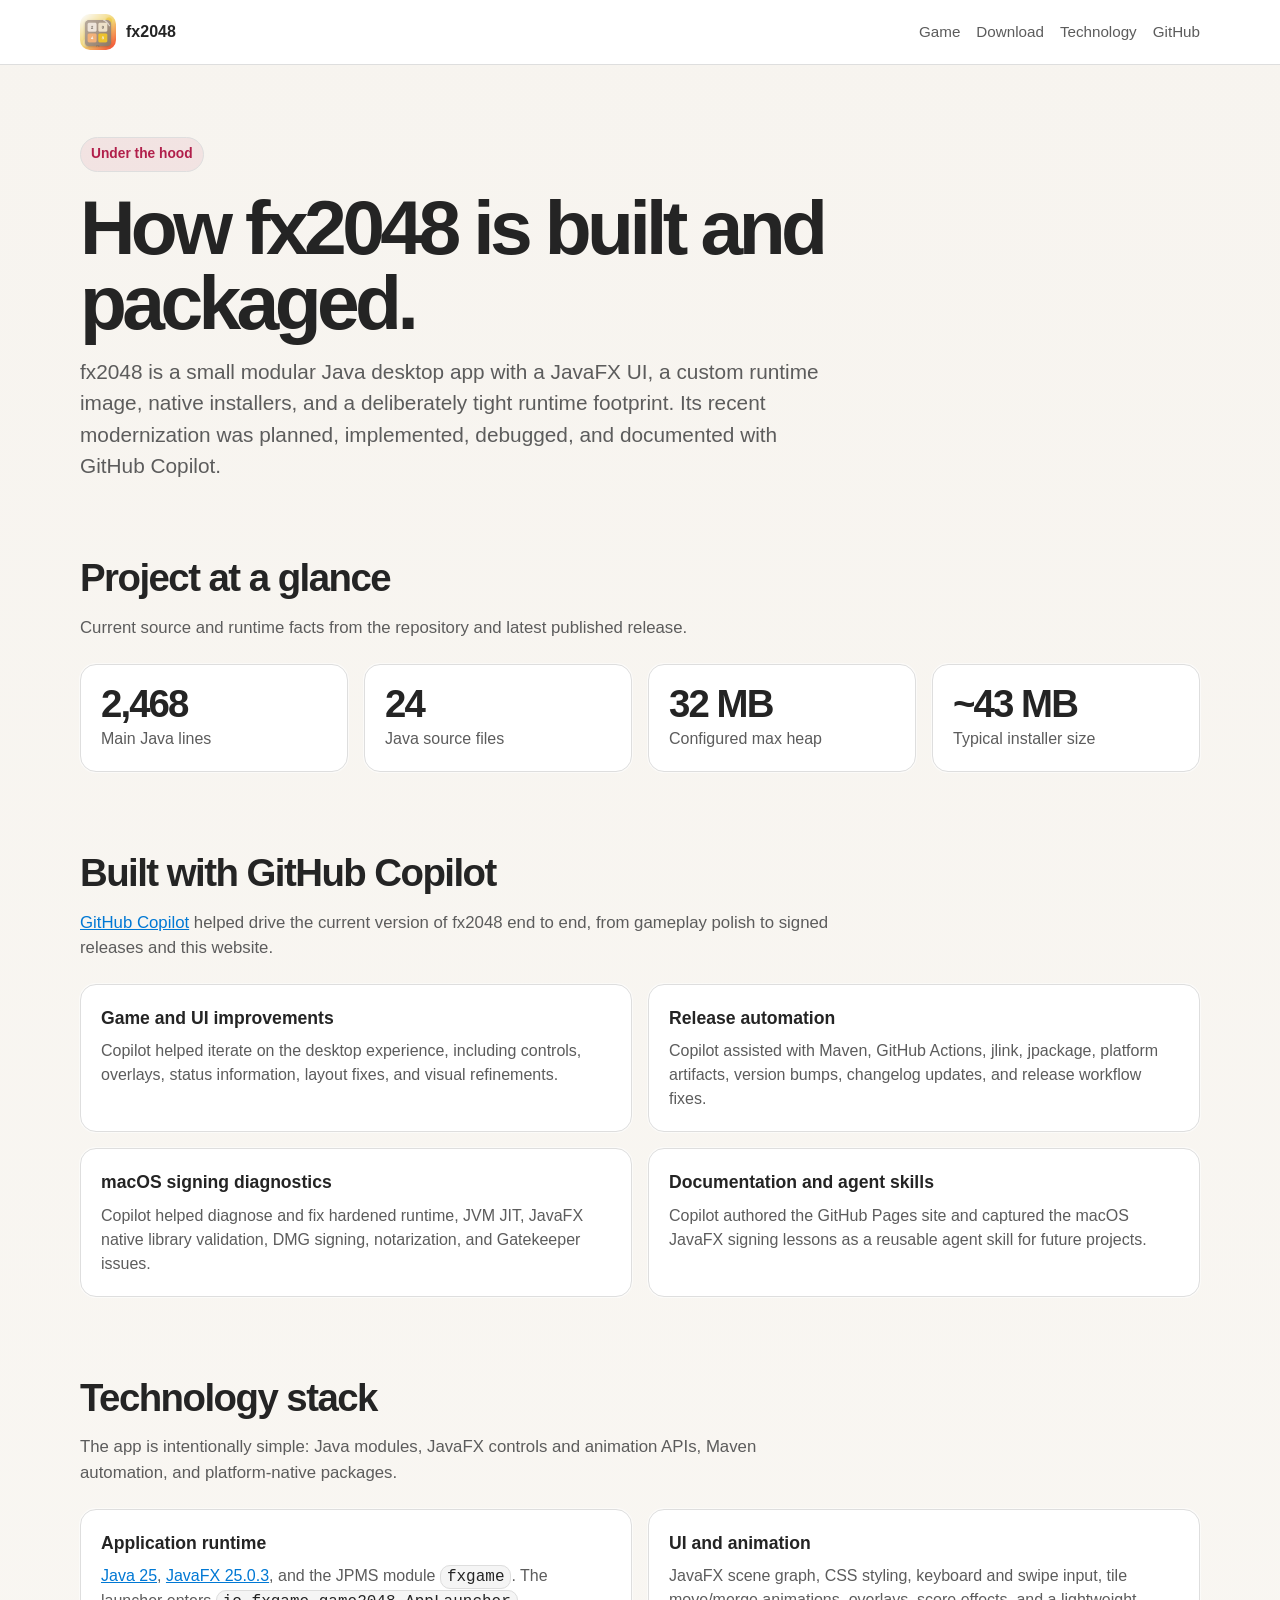
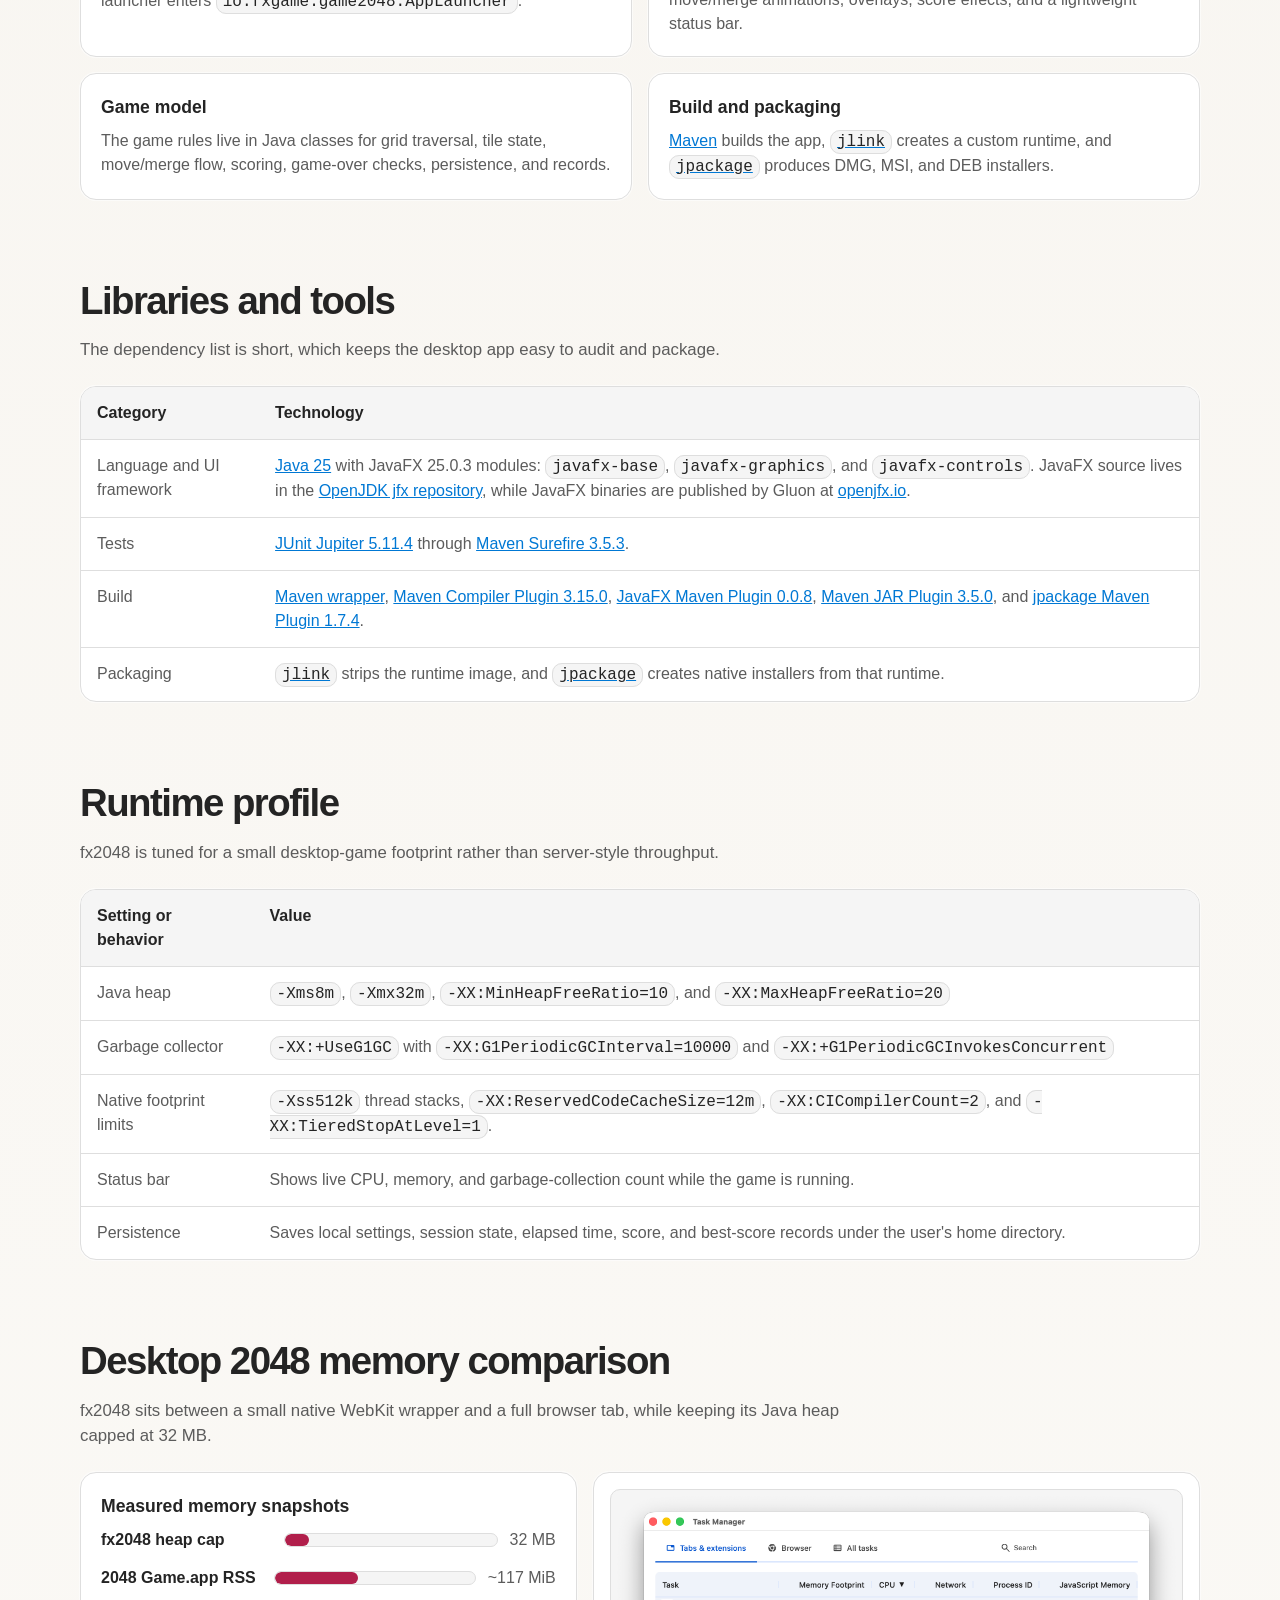
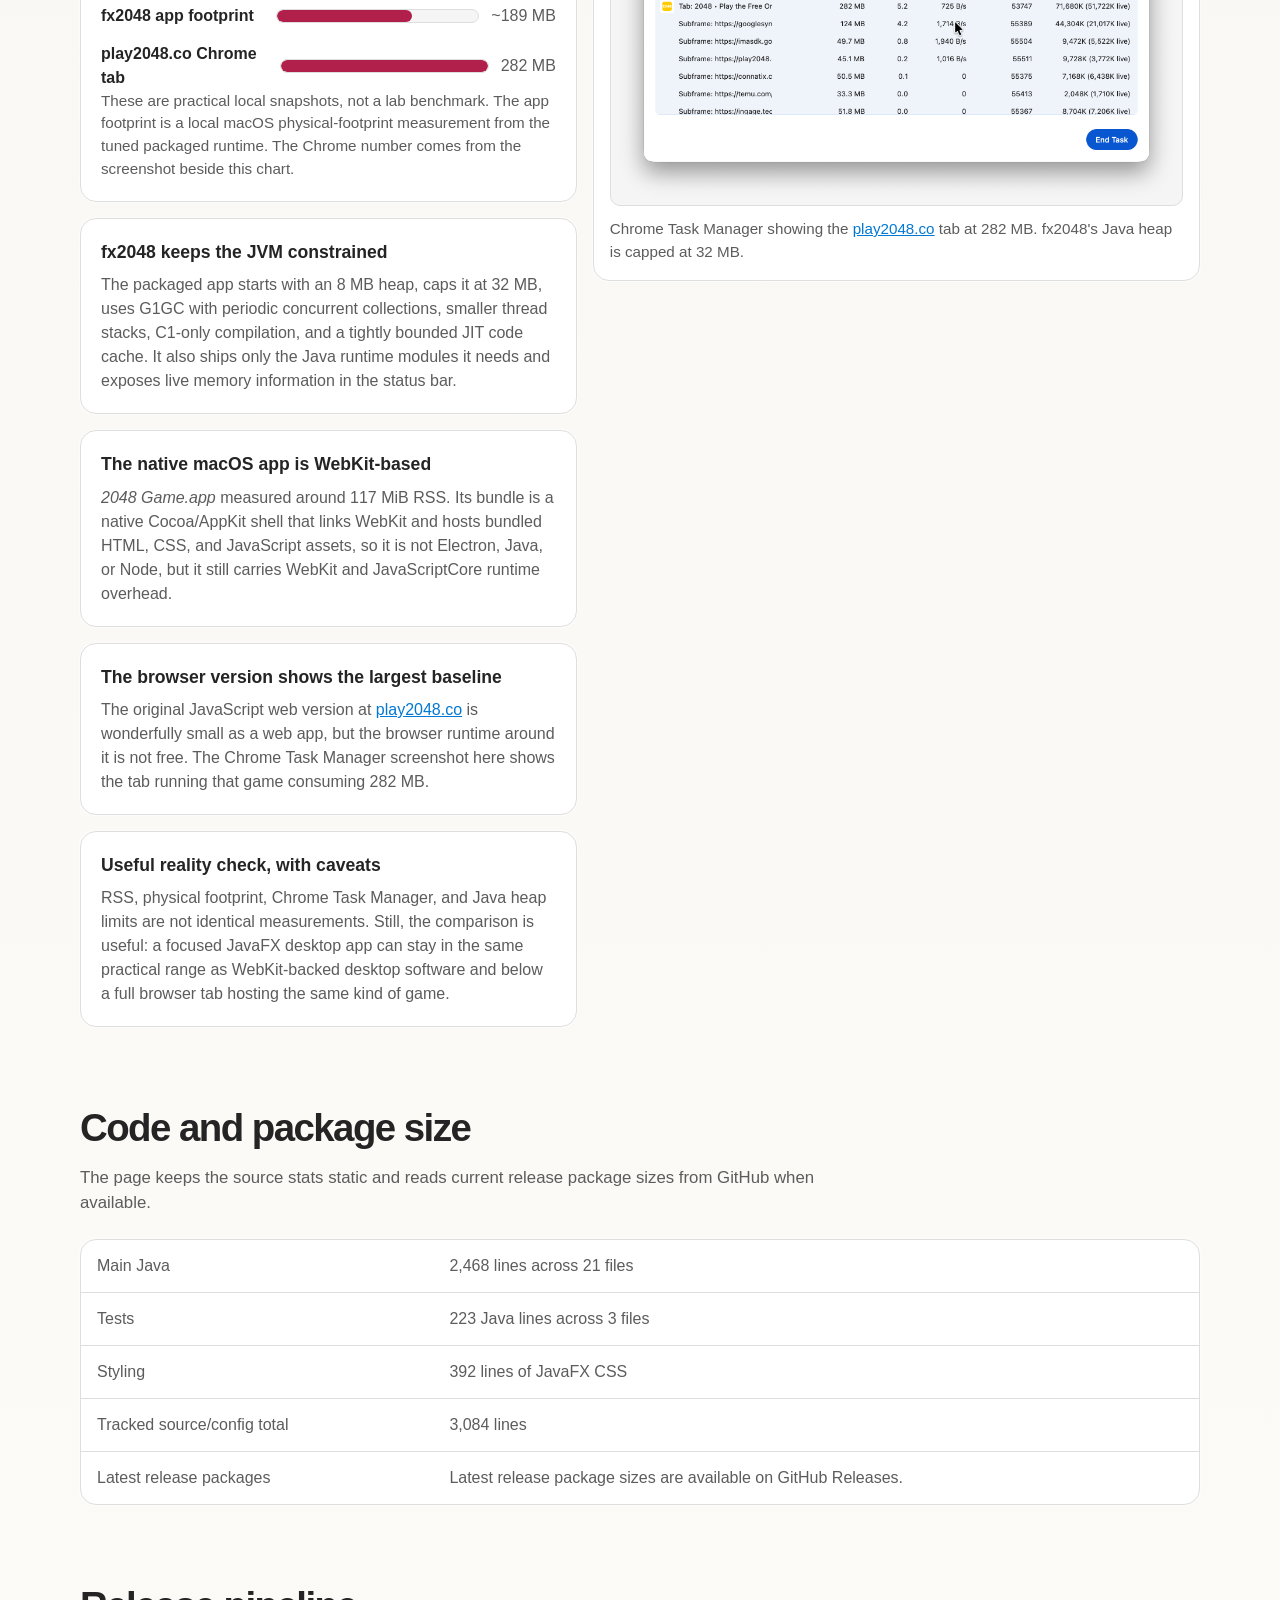
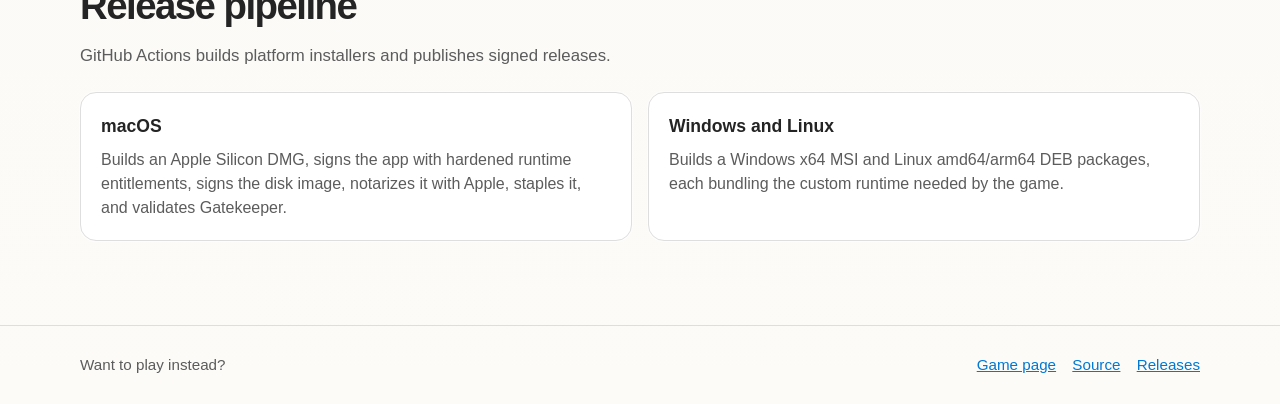
==== commit 787c6394: "Add native macOS app memory comparison Co-authored-by: Copilot <223556219+Copilot@users.noreply.gith" ====
--- a/docs/technology.html
+++ b/docs/technology.html
@@ -593,26 +593,23 @@
 
       <section class="container" aria-labelledby="memory-heading">
         <div class="section-heading">
-          <h2 id="memory-heading">JavaFX can be lean desktop software</h2>
-          <p>Java desktop apps have a historic reputation for being heavy, but modern Java and JavaFX can be reliable, stable, and efficient when packaged deliberately.</p>
+          <h2 id="memory-heading">Desktop 2048 memory comparison</h2>
+          <p>fx2048 sits between a small native WebKit wrapper and a full browser tab, while keeping its Java heap capped at 32 MB.</p>
         </div>
         <div class="comparison-grid">
           <div class="memory-points">
             <article class="card">
-              <h3>fx2048 caps the Java heap at 32 MB</h3>
-              <p>The packaged app starts with an 8 MB heap, caps it at 32 MB, uses G1GC with periodic concurrent collections, smaller thread stacks, C1-only compilation, and a tightly bounded JIT code cache. It also ships only the Java runtime modules it needs and exposes live memory information in the status bar.</p>
-            </article>
-            <article class="card">
-              <h3>The browser version shows a different baseline</h3>
-              <p>The original JavaScript web version at <a href="https://play2048.co">play2048.co</a> is wonderfully small as a web app, but the browser runtime around it is not free. The Chrome Task Manager screenshot here shows the tab running that game consuming 282 MB.</p>
-            </article>
-            <article class="card">
-              <h3>Memory usage snapshot</h3>
+              <h3>Measured memory snapshots</h3>
               <div class="memory-chart" aria-label="Memory usage comparison chart">
                 <div class="memory-chart-row">
                   <span class="memory-chart-label">fx2048 heap cap</span>
                   <span class="memory-chart-track" aria-hidden="true"><span class="memory-chart-bar" style="--bar-size: 11.3%;"></span></span>
                   <span class="memory-chart-value">32 MB</span>
+                </div>
+                <div class="memory-chart-row">
+                  <span class="memory-chart-label">2048 Game.app RSS</span>
+                  <span class="memory-chart-track" aria-hidden="true"><span class="memory-chart-bar" style="--bar-size: 41.5%;"></span></span>
+                  <span class="memory-chart-value">~117 MiB</span>
                 </div>
                 <div class="memory-chart-row">
                   <span class="memory-chart-label">fx2048 app footprint</span>
@@ -625,11 +622,23 @@
                   <span class="memory-chart-value">282 MB</span>
                 </div>
               </div>
-              <p class="memory-chart-note">The app footprint is a local macOS physical-footprint measurement from the tuned packaged runtime. The Chrome number comes from the screenshot beside this chart.</p>
+              <p class="memory-chart-note">These are practical local snapshots, not a lab benchmark. The app footprint is a local macOS physical-footprint measurement from the tuned packaged runtime. The Chrome number comes from the screenshot beside this chart.</p>
             </article>
             <article class="card">
-              <h3>Not a lab benchmark, but a useful reality check</h3>
-              <p>Browser Task Manager and Java heap limits are not identical measurements. Still, this comparison is a practical reminder: a focused JavaFX desktop app can use far less memory than people often assume, especially compared with a full browser tab hosting the same kind of game.</p>
+              <h3>fx2048 keeps the JVM constrained</h3>
+              <p>The packaged app starts with an 8 MB heap, caps it at 32 MB, uses G1GC with periodic concurrent collections, smaller thread stacks, C1-only compilation, and a tightly bounded JIT code cache. It also ships only the Java runtime modules it needs and exposes live memory information in the status bar.</p>
+            </article>
+            <article class="card">
+              <h3>The native macOS app is WebKit-based</h3>
+              <p><em>2048 Game.app</em> measured around 117 MiB RSS. Its bundle is a native Cocoa/AppKit shell that links WebKit and hosts bundled HTML, CSS, and JavaScript assets, so it is not Electron, Java, or Node, but it still carries WebKit and JavaScriptCore runtime overhead.</p>
+            </article>
+            <article class="card">
+              <h3>The browser version shows the largest baseline</h3>
+              <p>The original JavaScript web version at <a href="https://play2048.co">play2048.co</a> is wonderfully small as a web app, but the browser runtime around it is not free. The Chrome Task Manager screenshot here shows the tab running that game consuming 282 MB.</p>
+            </article>
+            <article class="card">
+              <h3>Useful reality check, with caveats</h3>
+              <p>RSS, physical footprint, Chrome Task Manager, and Java heap limits are not identical measurements. Still, the comparison is useful: a focused JavaFX desktop app can stay in the same practical range as WebKit-backed desktop software and below a full browser tab hosting the same kind of game.</p>
             </article>
           </div>
           <figure class="figure-card">
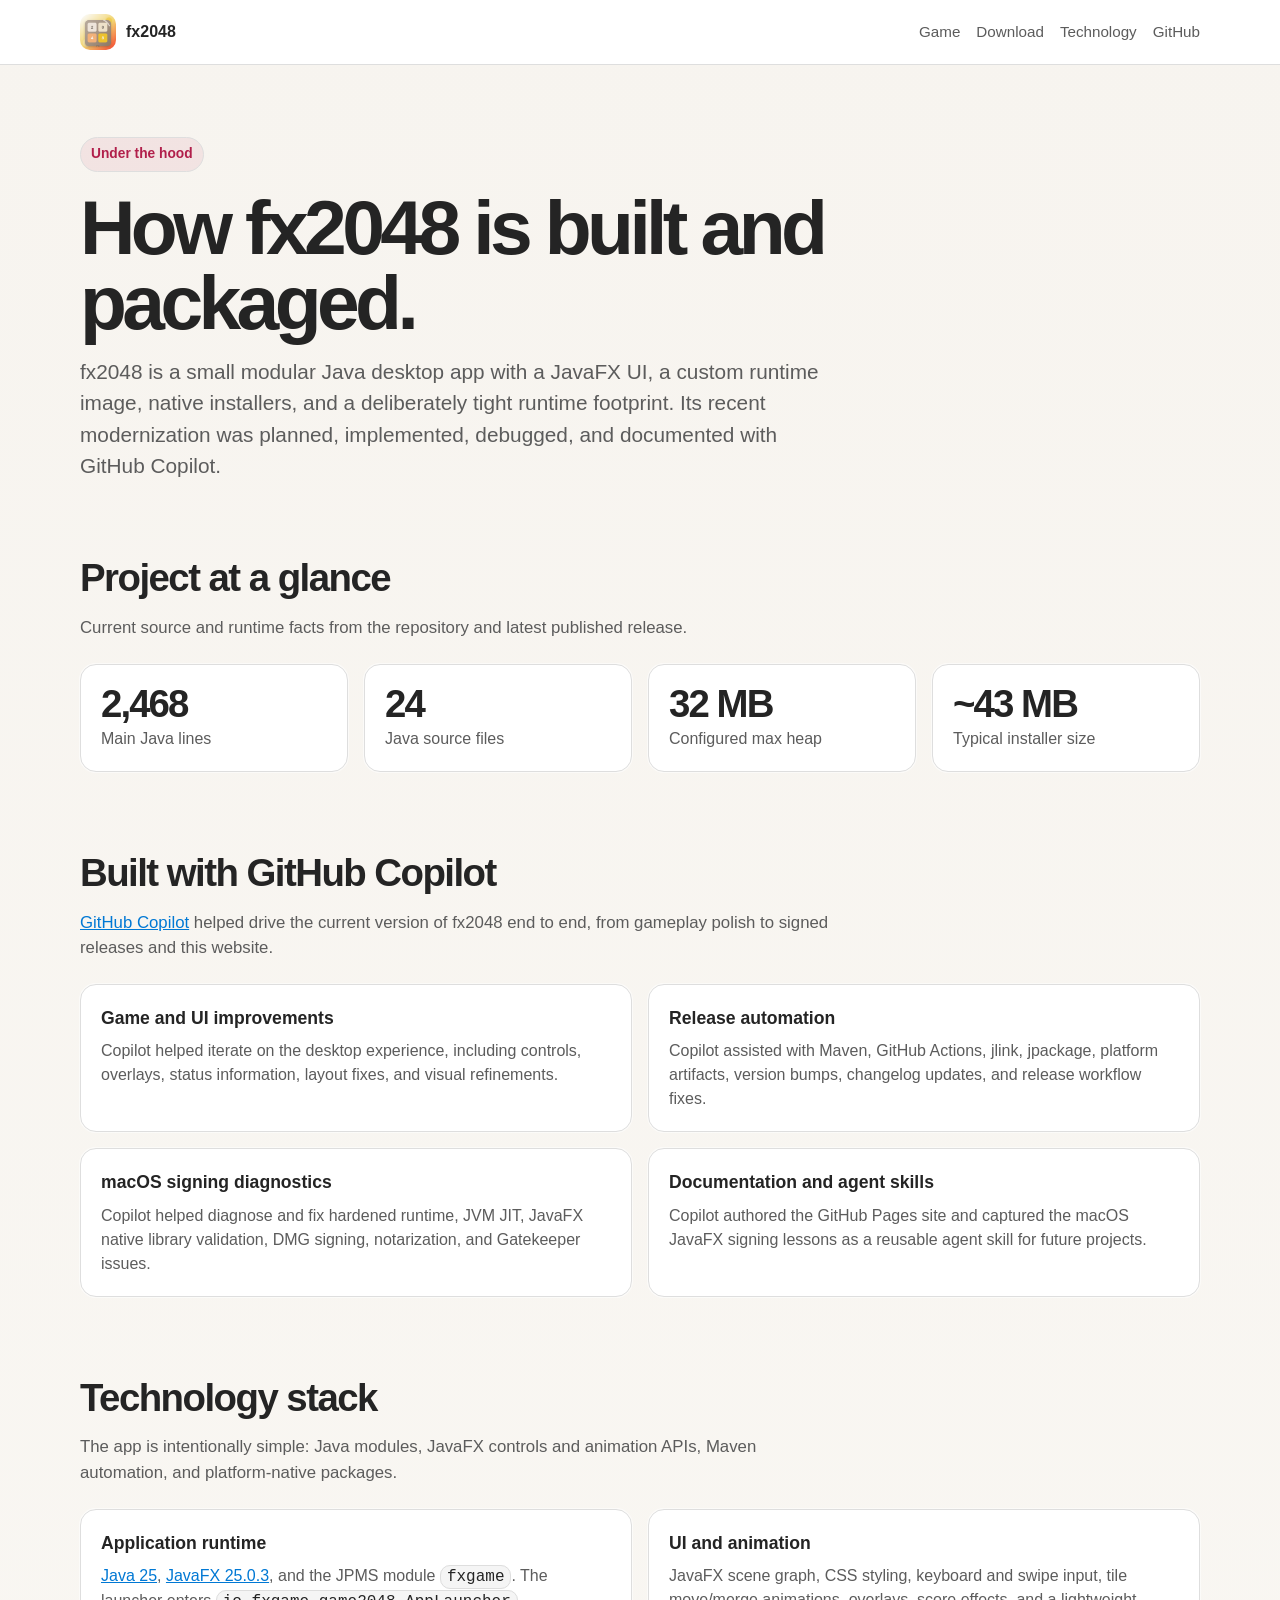
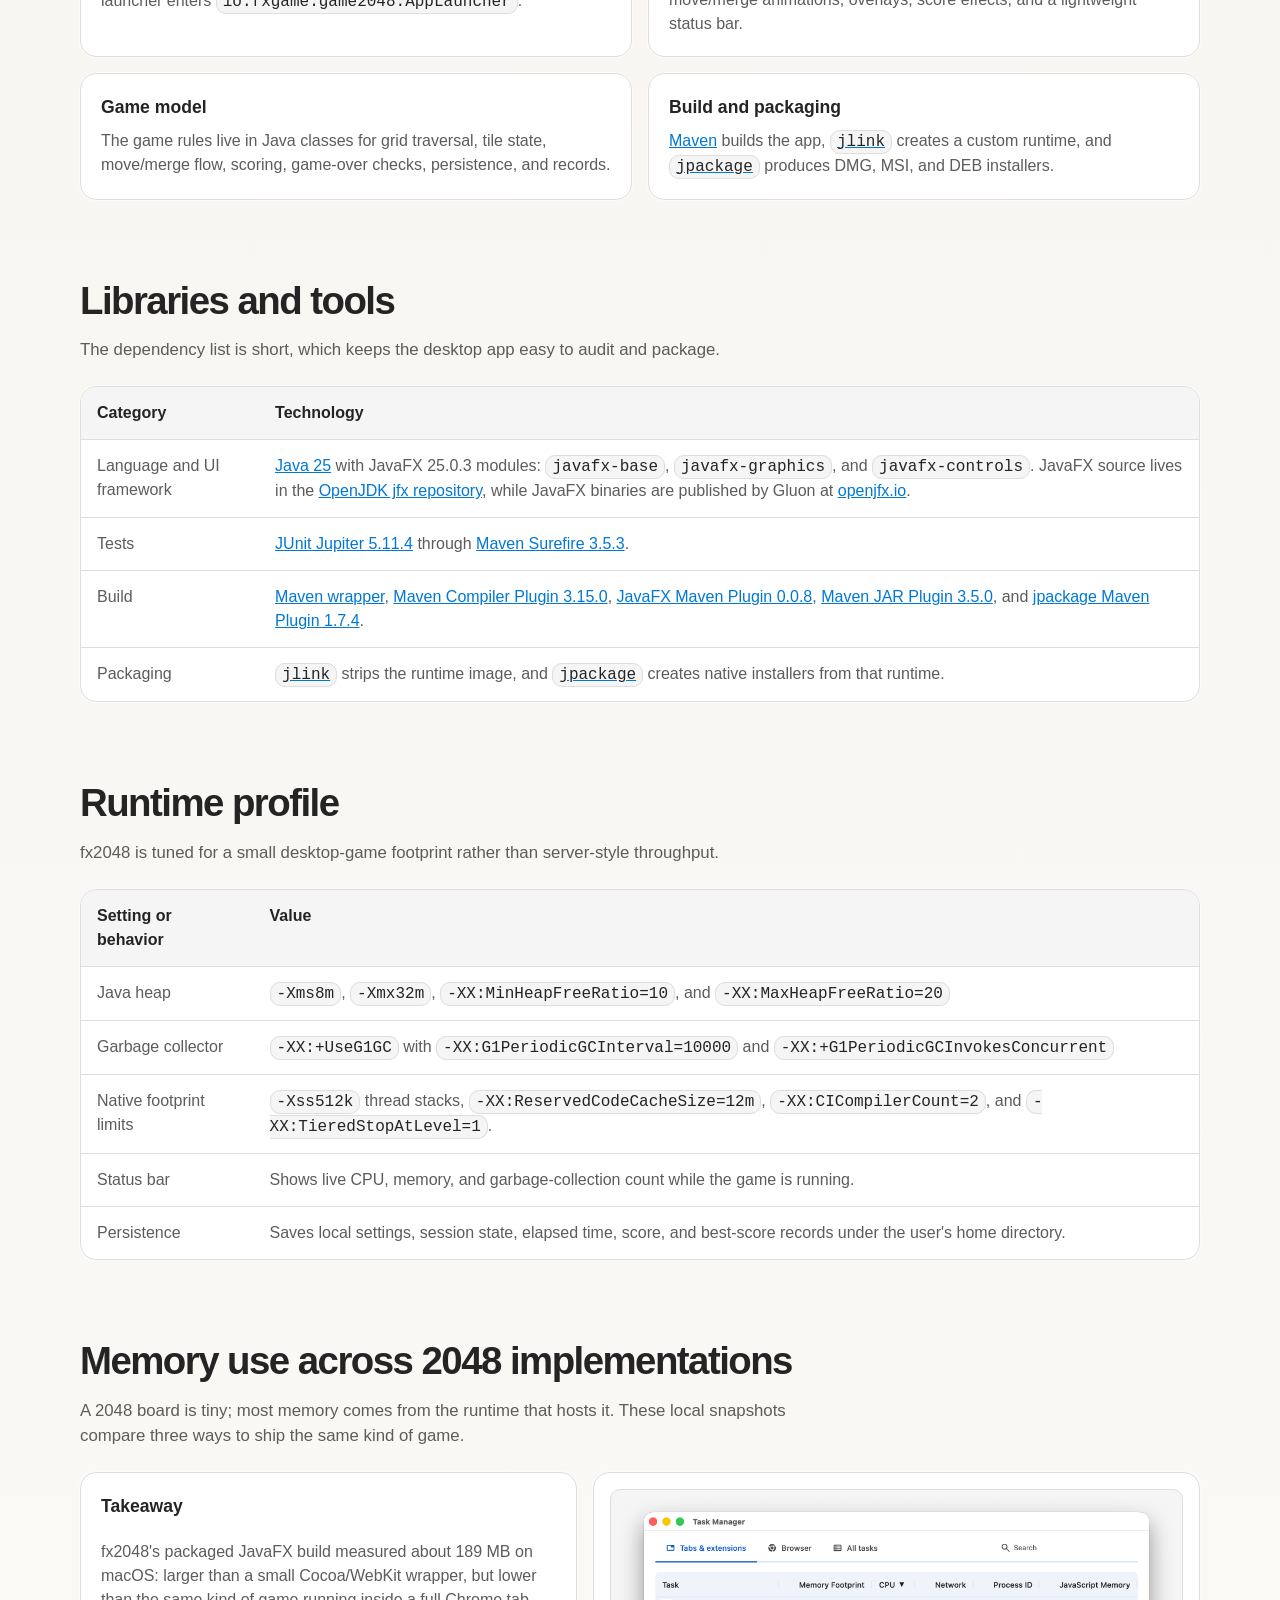
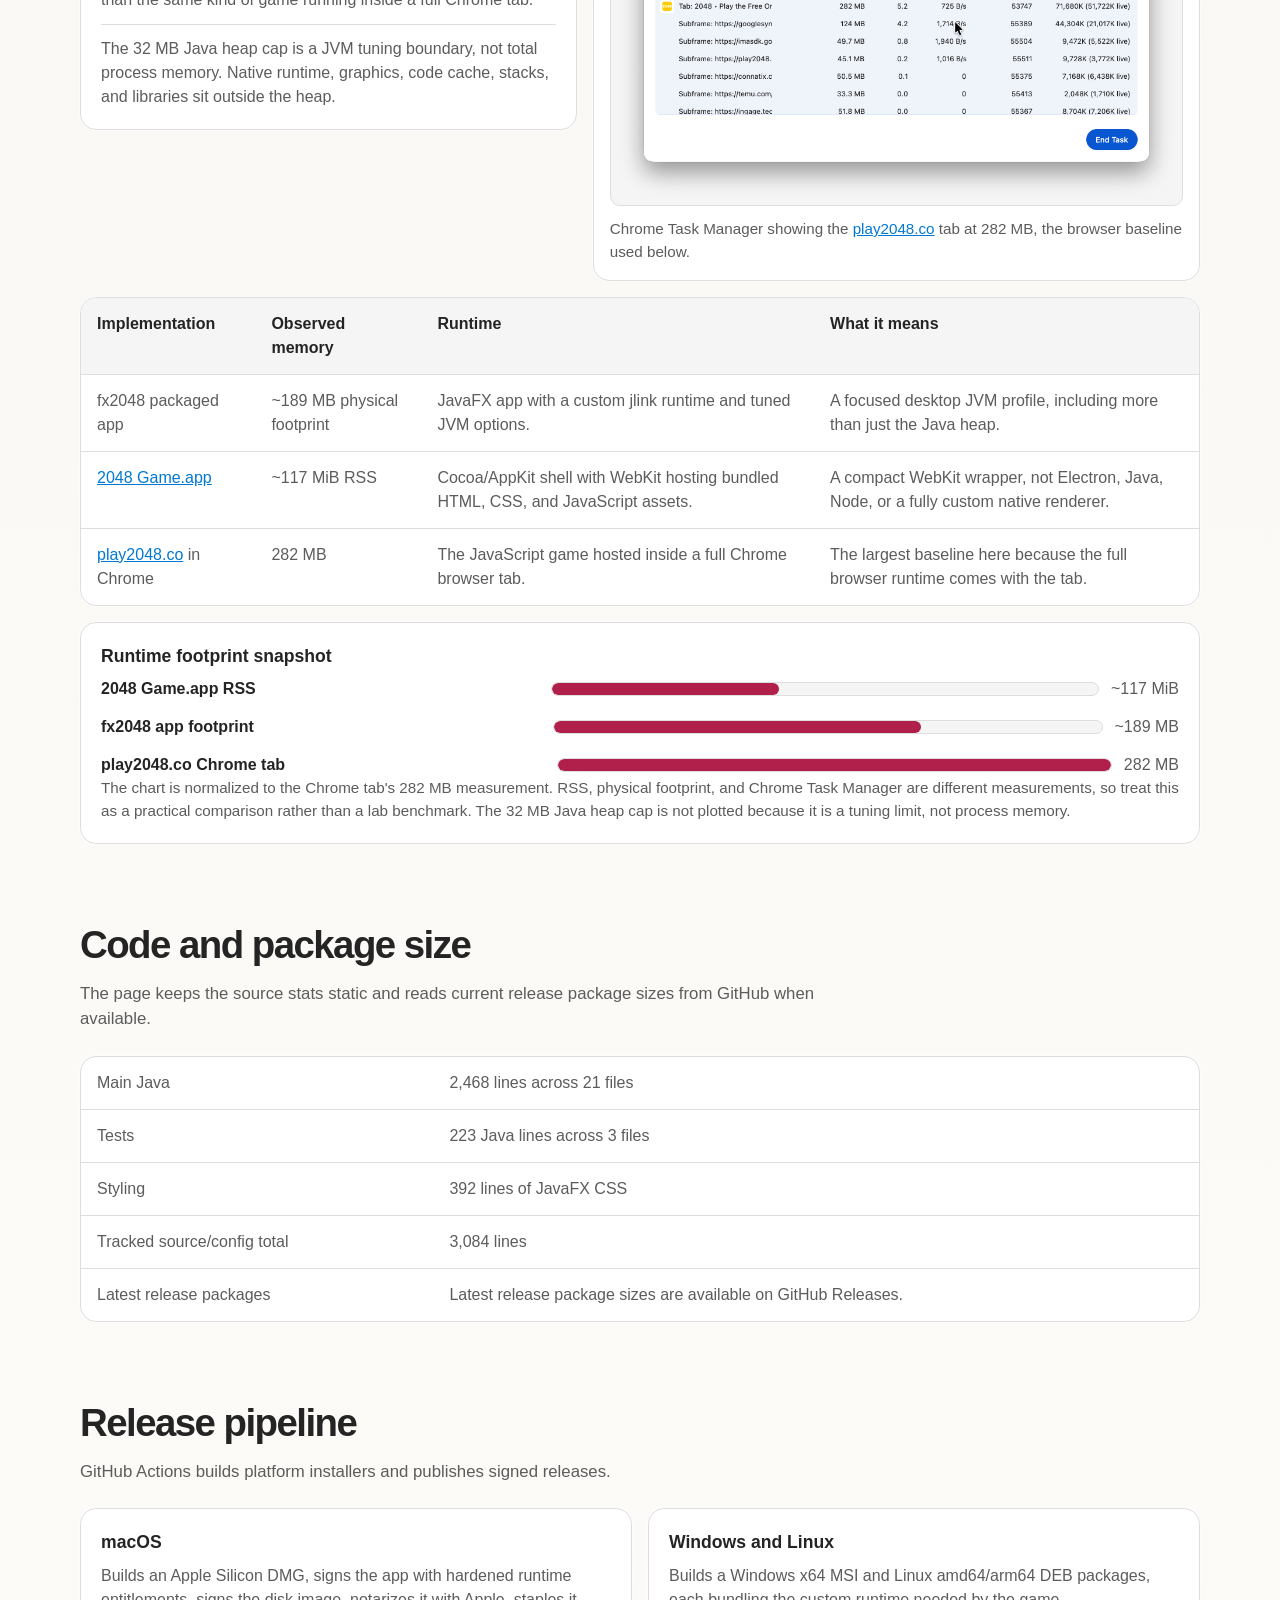
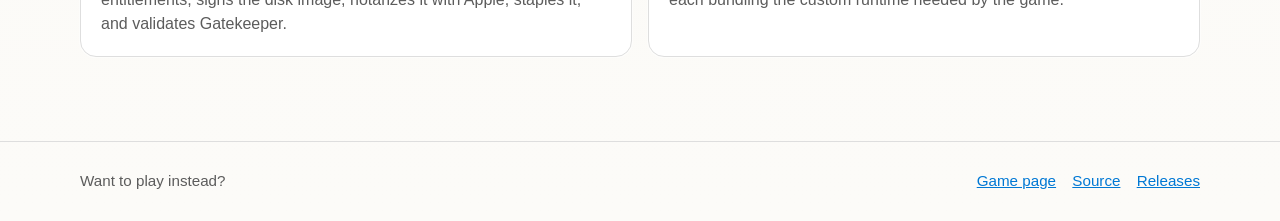
==== commit e9ced2cc: "Polish technology memory comparison Co-authored-by: Copilot <223556219+Copilot@users.noreply.github." ====
--- a/docs/technology.html
+++ b/docs/technology.html
@@ -265,9 +265,23 @@
       align-items: start;
     }
 
-    .memory-points {
+    .memory-flow {
       display: grid;
       gap: 16px;
+    }
+
+    .memory-takeaway {
+      display: grid;
+      gap: 12px;
+    }
+
+    .memory-takeaway p + p {
+      padding-top: 12px;
+      border-top: 1px solid var(--cp-border);
+    }
+
+    .memory-table {
+      overflow-x: auto;
     }
 
     .memory-chart {
@@ -313,6 +327,15 @@
       margin-top: 12px;
       color: var(--cp-text-muted);
       font-size: 0.95rem;
+    }
+
+    .package-list {
+      margin: 0;
+      padding-left: 20px;
+    }
+
+    .package-list li + li {
+      margin-top: 4px;
     }
 
     .figure-card {
@@ -593,60 +616,76 @@
 
       <section class="container" aria-labelledby="memory-heading">
         <div class="section-heading">
-          <h2 id="memory-heading">Desktop 2048 memory comparison</h2>
-          <p>fx2048 sits between a small native WebKit wrapper and a full browser tab, while keeping its Java heap capped at 32 MB.</p>
-        </div>
-        <div class="comparison-grid">
-          <div class="memory-points">
-            <article class="card">
-              <h3>Measured memory snapshots</h3>
-              <div class="memory-chart" aria-label="Memory usage comparison chart">
-                <div class="memory-chart-row">
-                  <span class="memory-chart-label">fx2048 heap cap</span>
-                  <span class="memory-chart-track" aria-hidden="true"><span class="memory-chart-bar" style="--bar-size: 11.3%;"></span></span>
-                  <span class="memory-chart-value">32 MB</span>
-                </div>
-                <div class="memory-chart-row">
-                  <span class="memory-chart-label">2048 Game.app RSS</span>
-                  <span class="memory-chart-track" aria-hidden="true"><span class="memory-chart-bar" style="--bar-size: 41.5%;"></span></span>
-                  <span class="memory-chart-value">~117 MiB</span>
-                </div>
-                <div class="memory-chart-row">
-                  <span class="memory-chart-label">fx2048 app footprint</span>
-                  <span class="memory-chart-track" aria-hidden="true"><span class="memory-chart-bar" style="--bar-size: 67.0%;"></span></span>
-                  <span class="memory-chart-value">~189 MB</span>
-                </div>
-                <div class="memory-chart-row">
-                  <span class="memory-chart-label">play2048.co Chrome tab</span>
-                  <span class="memory-chart-track" aria-hidden="true"><span class="memory-chart-bar" style="--bar-size: 100%;"></span></span>
-                  <span class="memory-chart-value">282 MB</span>
-                </div>
+          <h2 id="memory-heading">Memory use across 2048 implementations</h2>
+          <p>A 2048 board is tiny; most memory comes from the runtime that hosts it. These local snapshots compare three ways to ship the same kind of game.</p>
+        </div>
+        <div class="memory-flow">
+          <div class="comparison-grid">
+            <article class="card memory-takeaway">
+              <h3>Takeaway</h3>
+              <p>fx2048's packaged JavaFX build measured about 189 MB on macOS: larger than a small Cocoa/WebKit wrapper, but lower than the same kind of game running inside a full Chrome tab.</p>
+              <p>The 32 MB Java heap cap is a JVM tuning boundary, not total process memory. Native runtime, graphics, code cache, stacks, and libraries sit outside the heap.</p>
+            </article>
+            <figure class="figure-card">
+              <img src="assets/play2048-chrome-task-manager.png" alt="Chrome Task Manager screenshot showing the play2048.co tab consuming 282 MB of memory." width="1956" height="1078">
+              <figcaption>
+                Chrome Task Manager showing the <a href="https://play2048.co">play2048.co</a> tab at 282 MB, the browser baseline used below.
+              </figcaption>
+            </figure>
+          </div>
+          <div class="table-card memory-table">
+            <table>
+              <thead>
+                <tr>
+                  <th>Implementation</th>
+                  <th>Observed memory</th>
+                  <th>Runtime</th>
+                  <th>What it means</th>
+                </tr>
+              </thead>
+              <tbody>
+                <tr>
+                  <td>fx2048 packaged app</td>
+                  <td>~189 MB physical footprint</td>
+                  <td>JavaFX app with a custom jlink runtime and tuned JVM options.</td>
+                  <td>A focused desktop JVM profile, including more than just the Java heap.</td>
+                </tr>
+                <tr>
+                  <td><a href="https://apps.apple.com/ca/app/2048-game/id871033113?mt=12">2048 Game.app</a></td>
+                  <td>~117 MiB RSS</td>
+                  <td>Cocoa/AppKit shell with WebKit hosting bundled HTML, CSS, and JavaScript assets.</td>
+                  <td>A compact WebKit wrapper, not Electron, Java, Node, or a fully custom native renderer.</td>
+                </tr>
+                <tr>
+                  <td><a href="https://play2048.co">play2048.co</a> in Chrome</td>
+                  <td>282 MB</td>
+                  <td>The JavaScript game hosted inside a full Chrome browser tab.</td>
+                  <td>The largest baseline here because the full browser runtime comes with the tab.</td>
+                </tr>
+              </tbody>
+            </table>
+          </div>
+          <article class="card">
+            <h3>Runtime footprint snapshot</h3>
+            <div class="memory-chart" aria-label="Memory usage comparison chart">
+              <div class="memory-chart-row">
+                <span class="memory-chart-label">2048 Game.app RSS</span>
+                <span class="memory-chart-track" aria-hidden="true"><span class="memory-chart-bar" style="--bar-size: 41.5%;"></span></span>
+                <span class="memory-chart-value">~117 MiB</span>
               </div>
-              <p class="memory-chart-note">These are practical local snapshots, not a lab benchmark. The app footprint is a local macOS physical-footprint measurement from the tuned packaged runtime. The Chrome number comes from the screenshot beside this chart.</p>
-            </article>
-            <article class="card">
-              <h3>fx2048 keeps the JVM constrained</h3>
-              <p>The packaged app starts with an 8 MB heap, caps it at 32 MB, uses G1GC with periodic concurrent collections, smaller thread stacks, C1-only compilation, and a tightly bounded JIT code cache. It also ships only the Java runtime modules it needs and exposes live memory information in the status bar.</p>
-            </article>
-            <article class="card">
-              <h3>The native macOS app is WebKit-based</h3>
-              <p><em>2048 Game.app</em> measured around 117 MiB RSS. Its bundle is a native Cocoa/AppKit shell that links WebKit and hosts bundled HTML, CSS, and JavaScript assets, so it is not Electron, Java, or Node, but it still carries WebKit and JavaScriptCore runtime overhead.</p>
-            </article>
-            <article class="card">
-              <h3>The browser version shows the largest baseline</h3>
-              <p>The original JavaScript web version at <a href="https://play2048.co">play2048.co</a> is wonderfully small as a web app, but the browser runtime around it is not free. The Chrome Task Manager screenshot here shows the tab running that game consuming 282 MB.</p>
-            </article>
-            <article class="card">
-              <h3>Useful reality check, with caveats</h3>
-              <p>RSS, physical footprint, Chrome Task Manager, and Java heap limits are not identical measurements. Still, the comparison is useful: a focused JavaFX desktop app can stay in the same practical range as WebKit-backed desktop software and below a full browser tab hosting the same kind of game.</p>
-            </article>
-          </div>
-          <figure class="figure-card">
-            <img src="assets/play2048-chrome-task-manager.png" alt="Chrome Task Manager screenshot showing the play2048.co tab consuming 282 MB of memory." width="1956" height="1078">
-            <figcaption>
-              Chrome Task Manager showing the <a href="https://play2048.co">play2048.co</a> tab at 282 MB. fx2048's Java heap is capped at 32 MB.
-            </figcaption>
-          </figure>
+              <div class="memory-chart-row">
+                <span class="memory-chart-label">fx2048 app footprint</span>
+                <span class="memory-chart-track" aria-hidden="true"><span class="memory-chart-bar" style="--bar-size: 67.0%;"></span></span>
+                <span class="memory-chart-value">~189 MB</span>
+              </div>
+              <div class="memory-chart-row">
+                <span class="memory-chart-label">play2048.co Chrome tab</span>
+                <span class="memory-chart-track" aria-hidden="true"><span class="memory-chart-bar" style="--bar-size: 100%;"></span></span>
+                <span class="memory-chart-value">282 MB</span>
+              </div>
+            </div>
+            <p class="memory-chart-note">The chart is normalized to the Chrome tab's 282 MB measurement. RSS, physical footprint, and Chrome Task Manager are different measurements, so treat this as a practical comparison rather than a lab benchmark. The 32 MB Java heap cap is not plotted because it is a tuning limit, not process memory.</p>
+          </article>
         </div>
       </section>
 
@@ -729,11 +768,23 @@
       .then((release) => {
         const packageAssets = release.assets
           .filter((asset) => /\.(dmg|msi|deb)$/.test(asset.name))
-          .map((asset) => `${asset.name}: ${formatSize(asset.size)}`);
-
-        packageSizes.textContent = packageAssets.length > 0
-          ? packageAssets.join("; ")
-          : "No platform packages found on the latest release.";
+          .map((asset) => ({ name: asset.name, size: formatSize(asset.size) }));
+
+        if (packageAssets.length === 0) {
+          packageSizes.textContent = "No platform packages found on the latest release.";
+          return;
+        }
+
+        const list = document.createElement("ul");
+        list.className = "package-list";
+
+        for (const asset of packageAssets) {
+          const item = document.createElement("li");
+          item.textContent = `${asset.name}: ${asset.size}`;
+          list.append(item);
+        }
+
+        packageSizes.replaceChildren(list);
       })
       .catch(() => {
         packageSizes.textContent = "Latest release package sizes are available on GitHub Releases.";
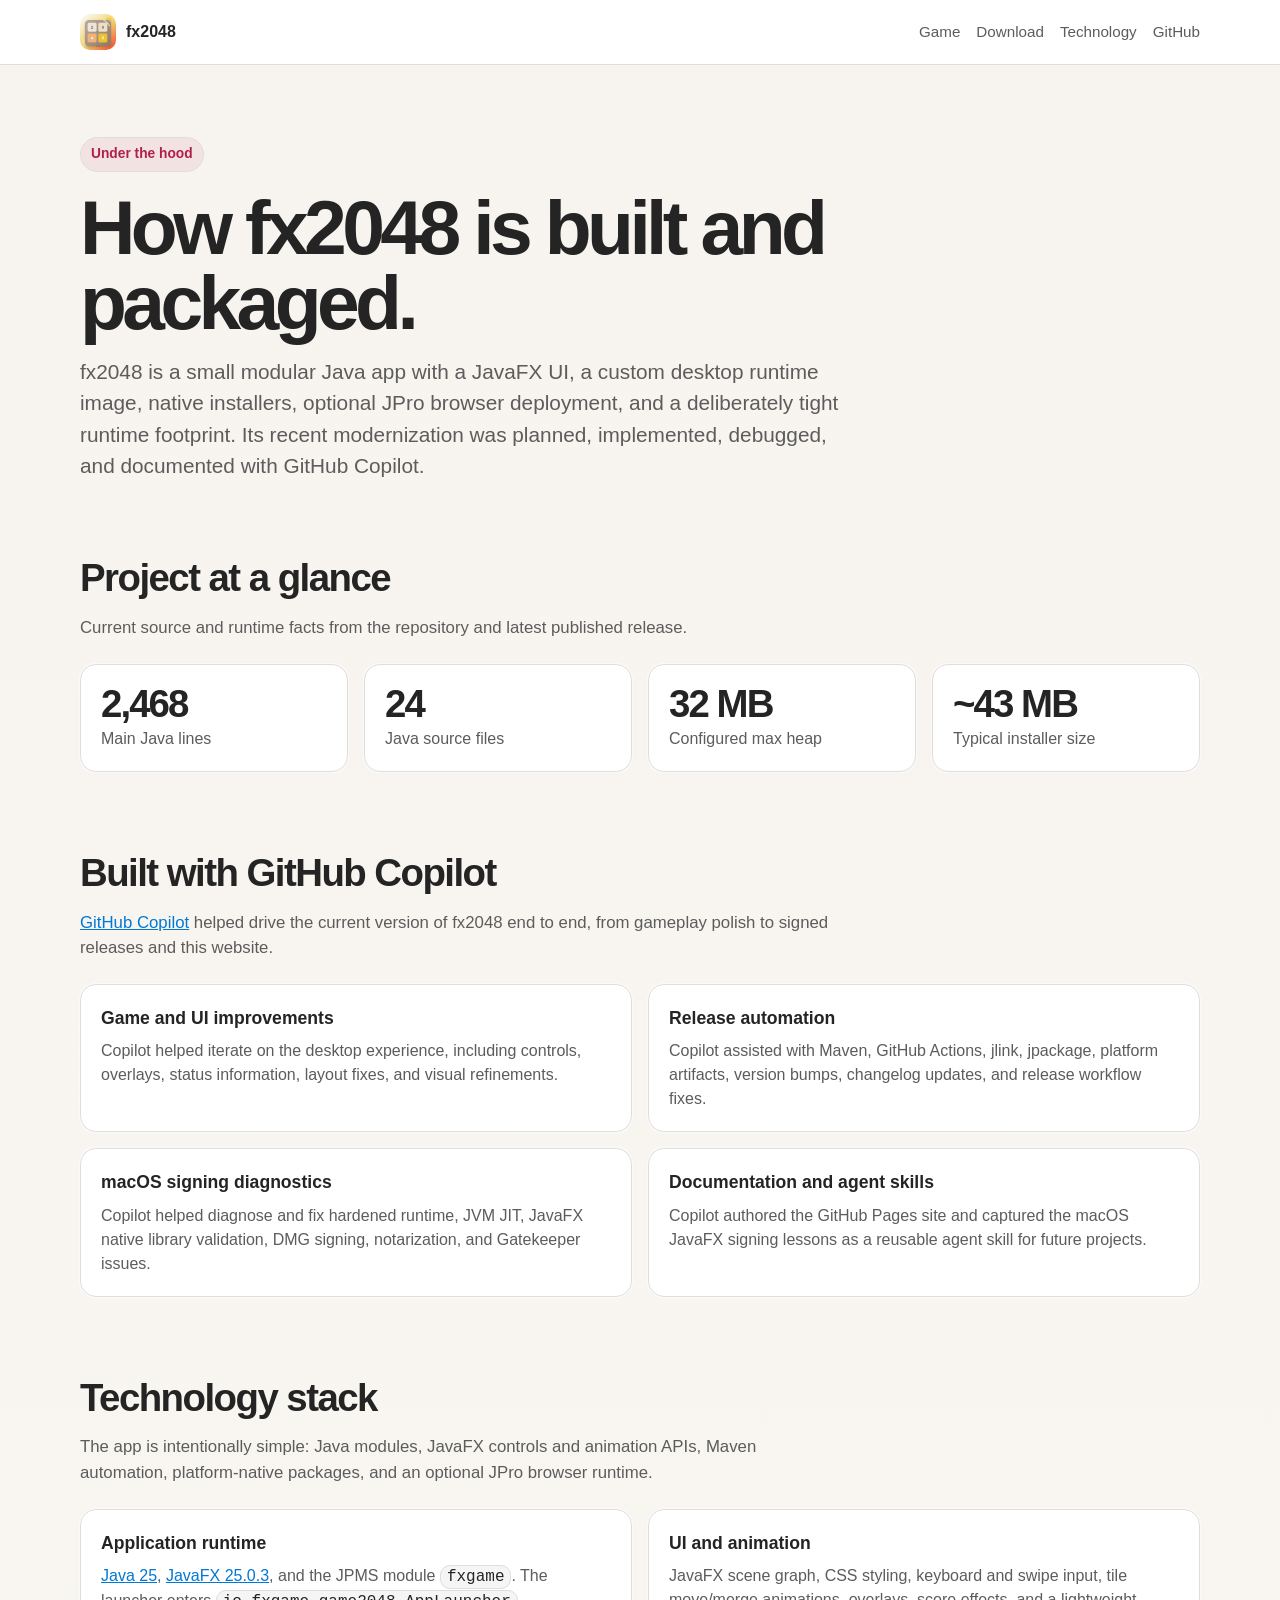
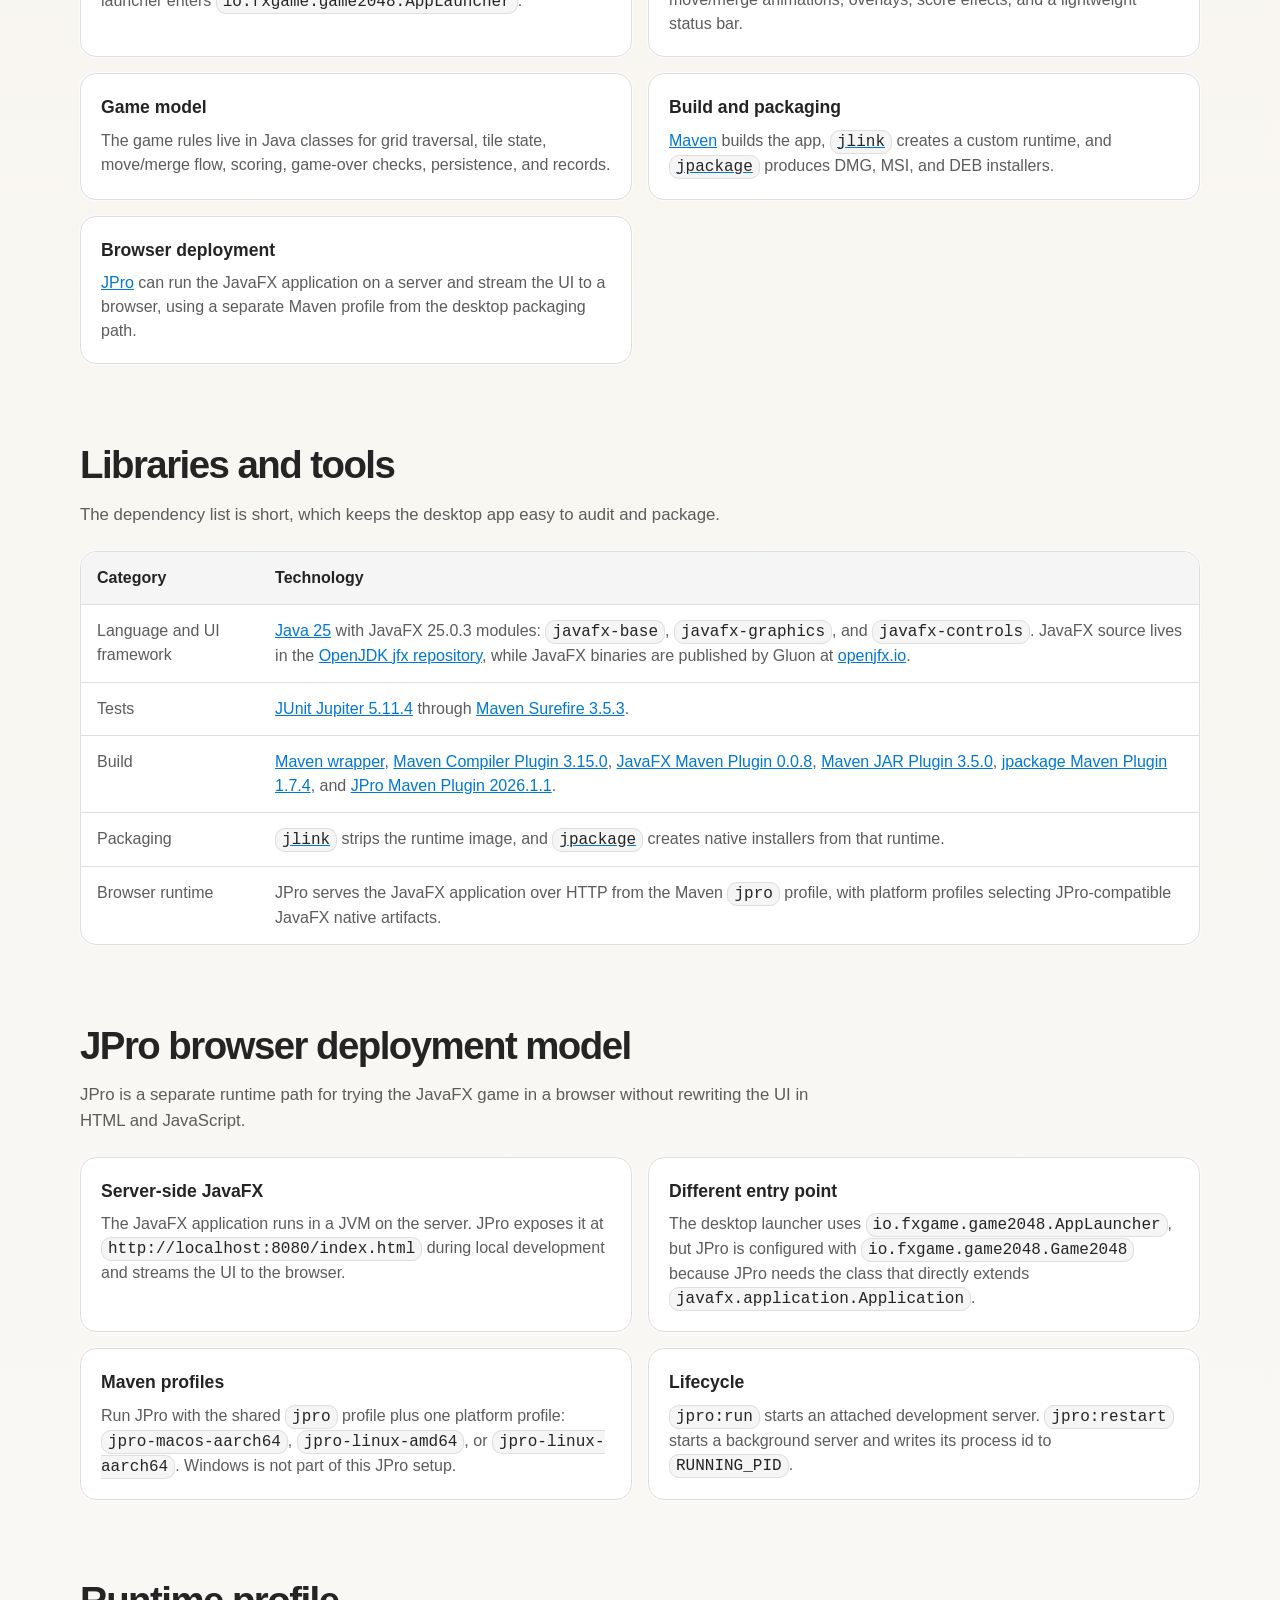
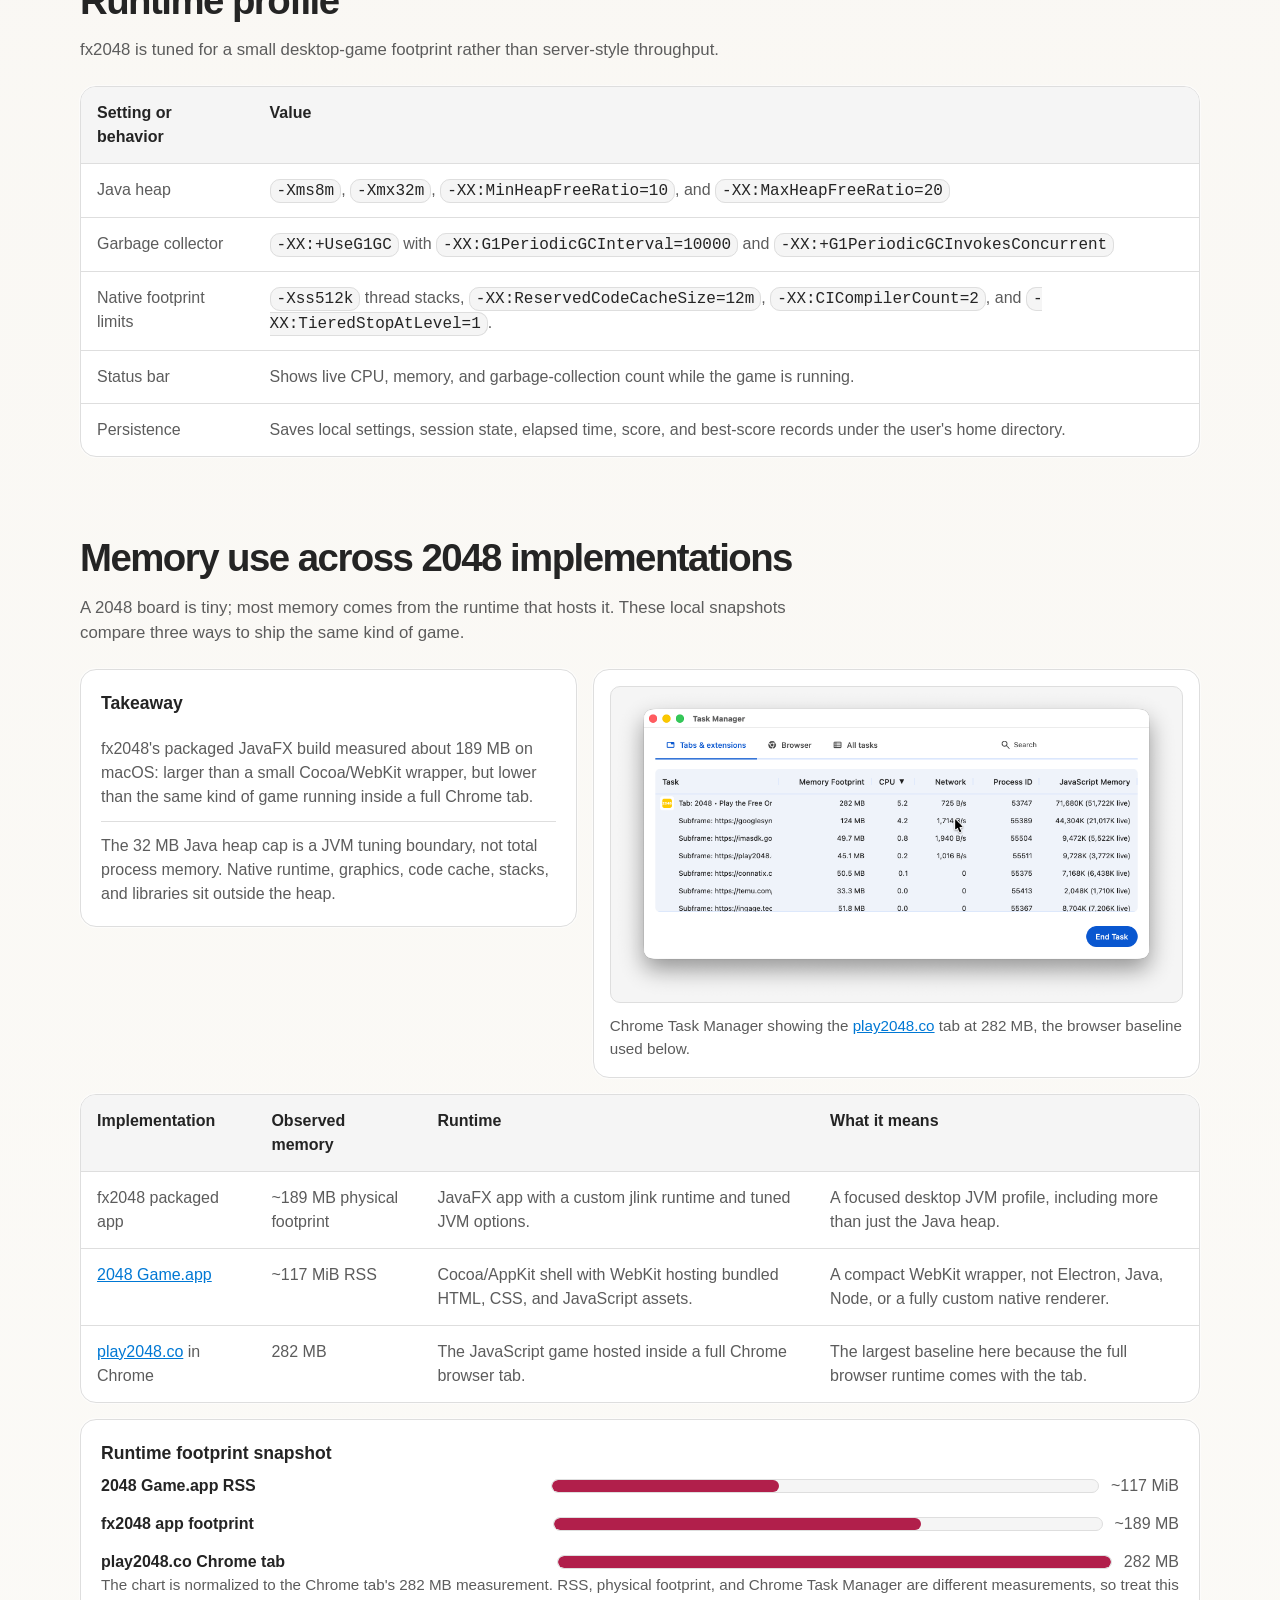
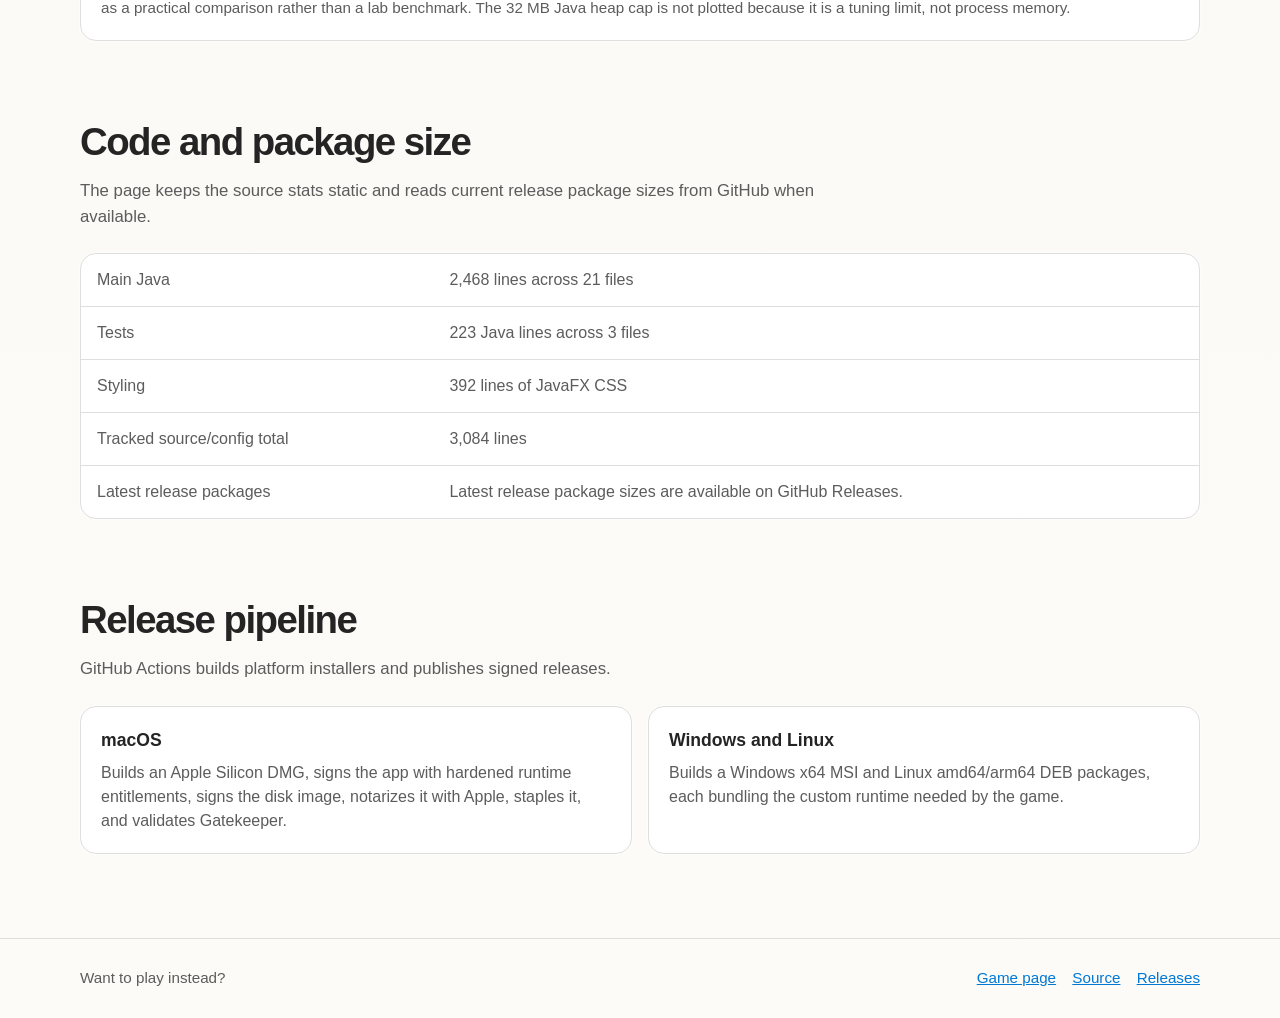
==== commit b0fa2521: "Fix JavaFX platform and JPro configuration Co-authored-by: Copilot <223556219+Copilot@users.noreply." ====
--- a/docs/technology.html
+++ b/docs/technology.html
@@ -3,7 +3,22 @@
 <head>
   <meta charset="utf-8">
   <meta name="viewport" content="width=device-width, initial-scale=1">
-  <meta name="description" content="How fx2048 is built: Java, JavaFX, Maven, jlink, jpackage, runtime settings, package sizes, and source code stats.">
+  <meta name="description" content="How fx2048 is built: Java, JavaFX, Maven, jlink, jpackage, JPro browser deployment, runtime settings, package sizes, and source code stats.">
+  <link rel="canonical" href="https://brunoborges.github.io/fx2048/technology.html">
+  <meta property="og:site_name" content="fx2048">
+  <meta property="og:type" content="article">
+  <meta property="og:title" content="fx2048 Technology - JavaFX runtime, packaging, and memory">
+  <meta property="og:description" content="How fx2048 is built with JavaFX, Maven, jlink, jpackage, JPro browser deployment, a tuned JVM profile, native installers, and runtime memory comparisons.">
+  <meta property="og:url" content="https://brunoborges.github.io/fx2048/technology.html">
+  <meta property="og:image" content="https://brunoborges.github.io/fx2048/assets/screenshot.png">
+  <meta property="og:image:width" content="1478">
+  <meta property="og:image:height" content="1944">
+  <meta property="og:image:alt" content="fx2048 desktop game screenshot showing a 2048 board.">
+  <meta name="twitter:card" content="summary_large_image">
+  <meta name="twitter:title" content="fx2048 Technology - JavaFX runtime, packaging, and memory">
+  <meta name="twitter:description" content="How fx2048 is built with JavaFX, Maven, jlink, jpackage, JPro browser deployment, a tuned JVM profile, native installers, and runtime memory comparisons.">
+  <meta name="twitter:image" content="https://brunoborges.github.io/fx2048/assets/screenshot.png">
+  <meta name="twitter:image:alt" content="fx2048 desktop game screenshot showing a 2048 board.">
   <link rel="icon" href="assets/fx2048.png">
   <title>fx2048 - Technology</title>
   <script>
@@ -452,7 +467,7 @@
         <span class="eyebrow">Under the hood</span>
         <h1>How fx2048 is built and packaged.</h1>
         <p class="lede">
-          fx2048 is a small modular Java desktop app with a JavaFX UI, a custom runtime image, native installers, and a deliberately tight runtime footprint. Its recent modernization was planned, implemented, debugged, and documented with GitHub Copilot.
+          fx2048 is a small modular Java app with a JavaFX UI, a custom desktop runtime image, native installers, optional JPro browser deployment, and a deliberately tight runtime footprint. Its recent modernization was planned, implemented, debugged, and documented with GitHub Copilot.
         </p>
       </div>
 
@@ -509,7 +524,7 @@
       <section class="container" aria-labelledby="stack-heading">
         <div class="section-heading">
           <h2 id="stack-heading">Technology stack</h2>
-          <p>The app is intentionally simple: Java modules, JavaFX controls and animation APIs, Maven automation, and platform-native packages.</p>
+          <p>The app is intentionally simple: Java modules, JavaFX controls and animation APIs, Maven automation, platform-native packages, and an optional JPro browser runtime.</p>
         </div>
         <div class="grid">
           <article class="card">
@@ -527,6 +542,10 @@
           <article class="card">
             <h3>Build and packaging</h3>
             <p><a href="https://maven.apache.org/">Maven</a> builds the app, <a href="https://docs.oracle.com/en/java/javase/25/docs/specs/man/jlink.html"><code>jlink</code></a> creates a custom runtime, and <a href="https://docs.oracle.com/en/java/javase/25/docs/specs/man/jpackage.html"><code>jpackage</code></a> produces DMG, MSI, and DEB installers.</p>
+          </article>
+          <article class="card">
+            <h3>Browser deployment</h3>
+            <p><a href="https://www.jpro.one/">JPro</a> can run the JavaFX application on a server and stream the UI to a browser, using a separate Maven profile from the desktop packaging path.</p>
           </article>
         </div>
       </section>
@@ -563,15 +582,45 @@
                   <a href="https://maven.apache.org/plugins/maven-compiler-plugin/">Maven Compiler Plugin 3.15.0</a>,
                   <a href="https://github.com/openjfx/javafx-maven-plugin">JavaFX Maven Plugin 0.0.8</a>,
                   <a href="https://maven.apache.org/plugins/maven-jar-plugin/">Maven JAR Plugin 3.5.0</a>,
-                  and <a href="https://github.com/petr-panteleyev/jpackage-maven-plugin">jpackage Maven Plugin 1.7.4</a>.
+                  <a href="https://github.com/petr-panteleyev/jpackage-maven-plugin">jpackage Maven Plugin 1.7.4</a>,
+                  and <a href="https://www.jpro.one/">JPro Maven Plugin 2026.1.1</a>.
                 </td>
               </tr>
               <tr>
                 <td>Packaging</td>
                 <td><a href="https://docs.oracle.com/en/java/javase/25/docs/specs/man/jlink.html"><code>jlink</code></a> strips the runtime image, and <a href="https://docs.oracle.com/en/java/javase/25/docs/specs/man/jpackage.html"><code>jpackage</code></a> creates native installers from that runtime.</td>
               </tr>
+              <tr>
+                <td>Browser runtime</td>
+                <td>JPro serves the JavaFX application over HTTP from the Maven <code>jpro</code> profile, with platform profiles selecting JPro-compatible JavaFX native artifacts.</td>
+              </tr>
             </tbody>
           </table>
+        </div>
+      </section>
+
+      <section class="container" aria-labelledby="jpro-heading">
+        <div class="section-heading">
+          <h2 id="jpro-heading">JPro browser deployment model</h2>
+          <p>JPro is a separate runtime path for trying the JavaFX game in a browser without rewriting the UI in HTML and JavaScript.</p>
+        </div>
+        <div class="grid">
+          <article class="card">
+            <h3>Server-side JavaFX</h3>
+            <p>The JavaFX application runs in a JVM on the server. JPro exposes it at <code>http://localhost:8080/index.html</code> during local development and streams the UI to the browser.</p>
+          </article>
+          <article class="card">
+            <h3>Different entry point</h3>
+            <p>The desktop launcher uses <code>io.fxgame.game2048.AppLauncher</code>, but JPro is configured with <code>io.fxgame.game2048.Game2048</code> because JPro needs the class that directly extends <code>javafx.application.Application</code>.</p>
+          </article>
+          <article class="card">
+            <h3>Maven profiles</h3>
+            <p>Run JPro with the shared <code>jpro</code> profile plus one platform profile: <code>jpro-macos-aarch64</code>, <code>jpro-linux-amd64</code>, or <code>jpro-linux-aarch64</code>. Windows is not part of this JPro setup.</p>
+          </article>
+          <article class="card">
+            <h3>Lifecycle</h3>
+            <p><code>jpro:run</code> starts an attached development server. <code>jpro:restart</code> starts a background server and writes its process id to <code>RUNNING_PID</code>.</p>
+          </article>
         </div>
       </section>
 
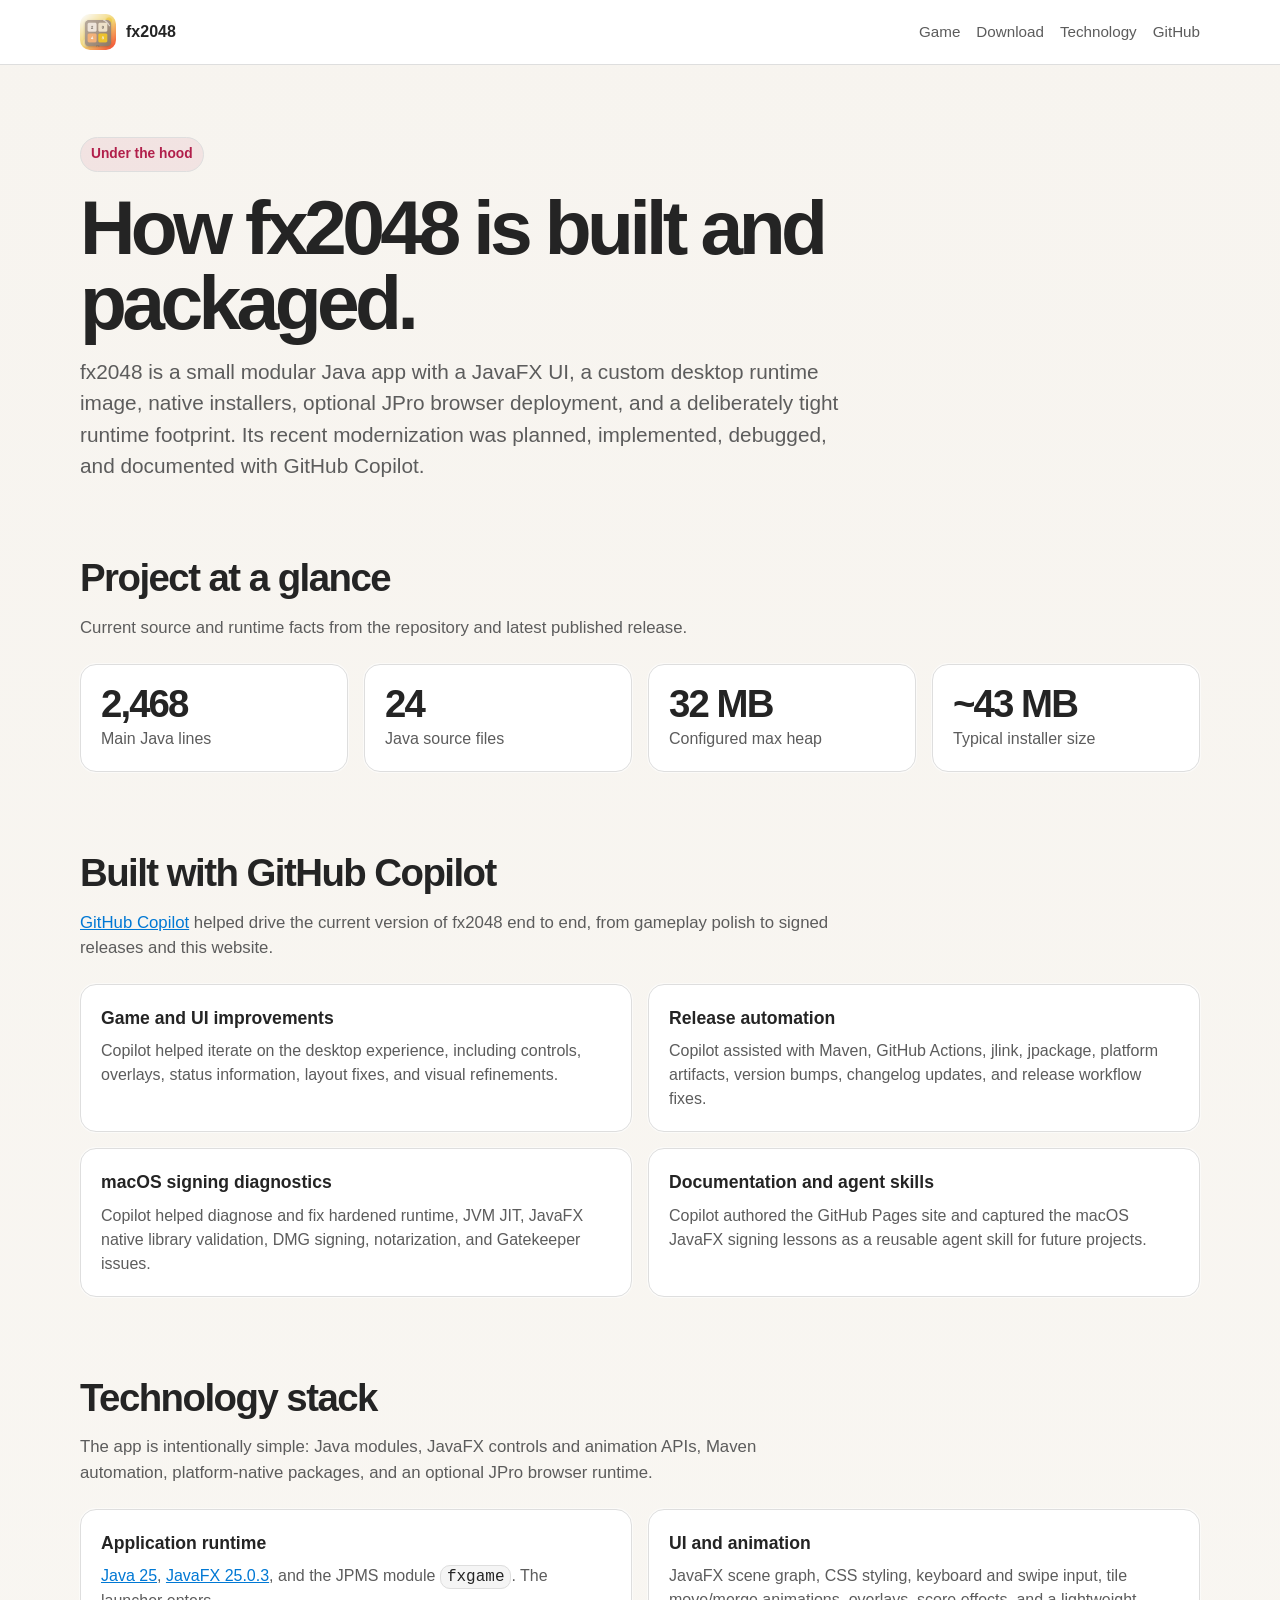
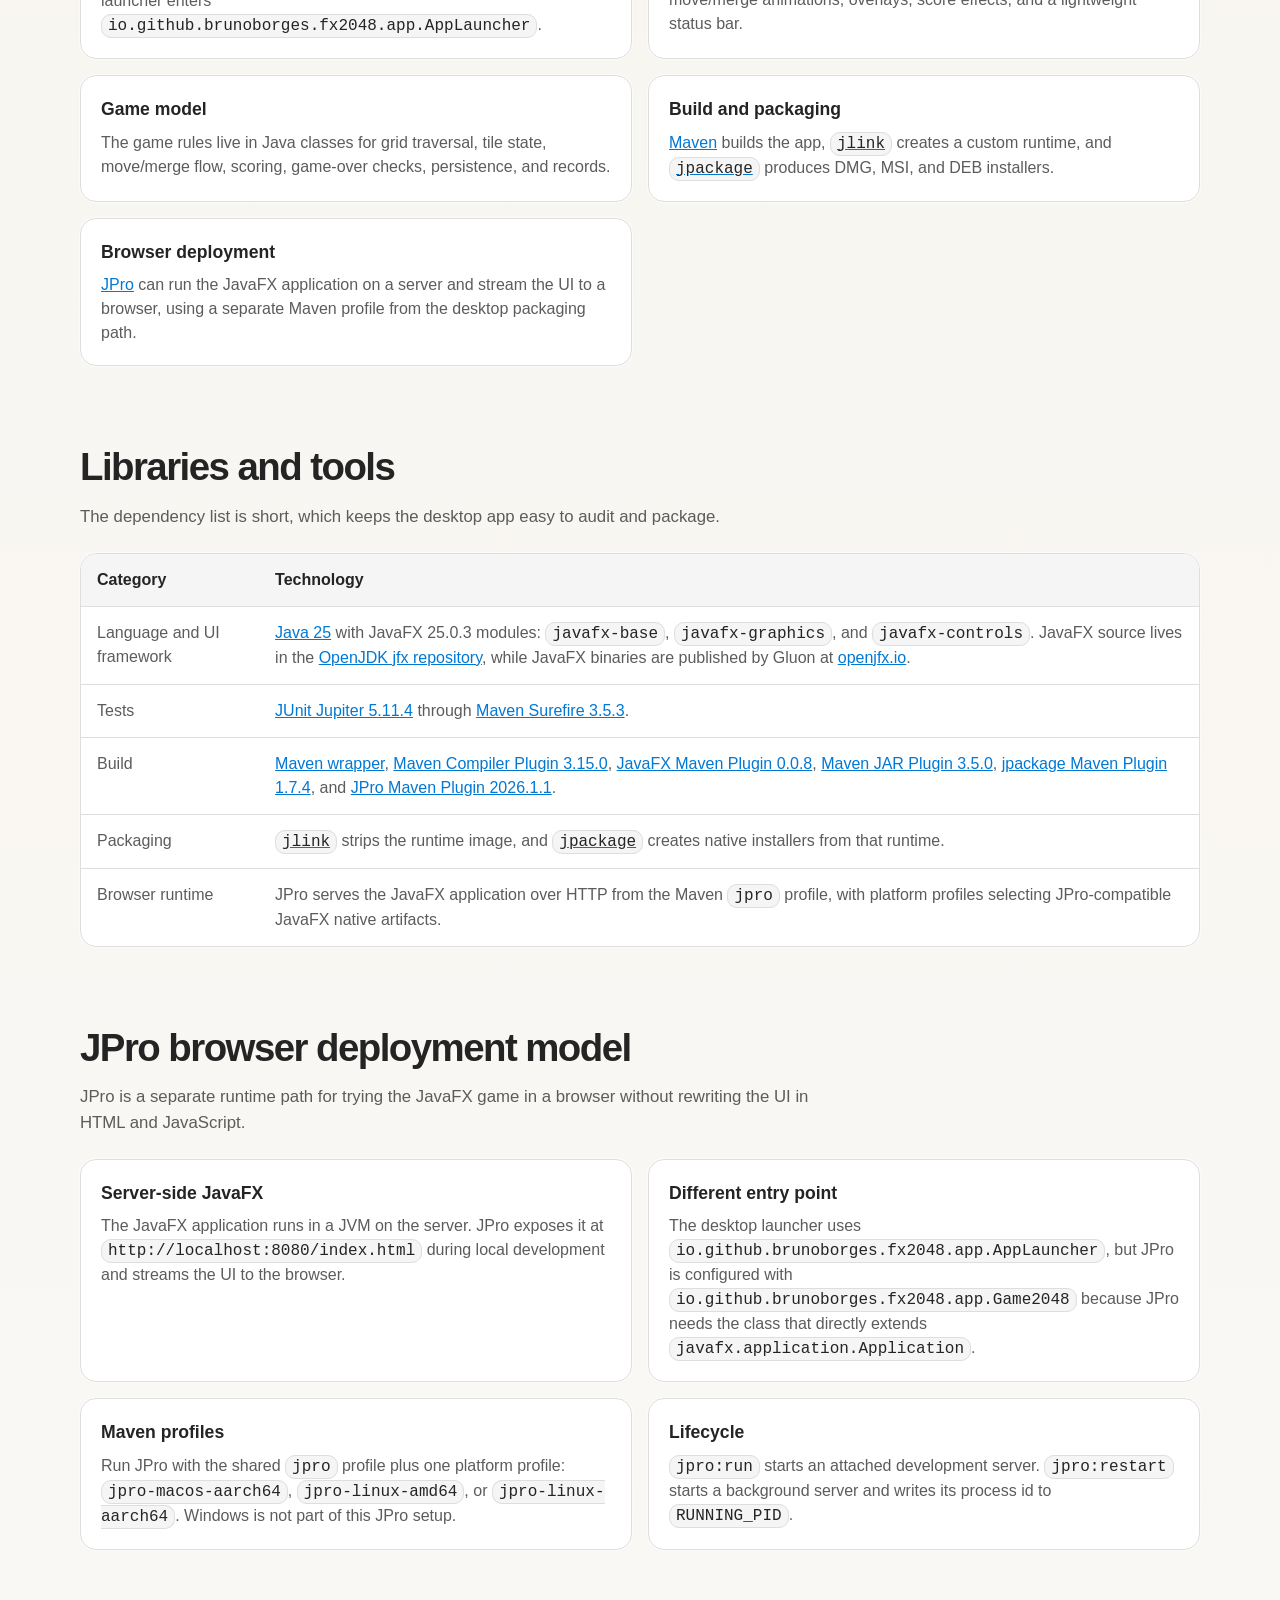
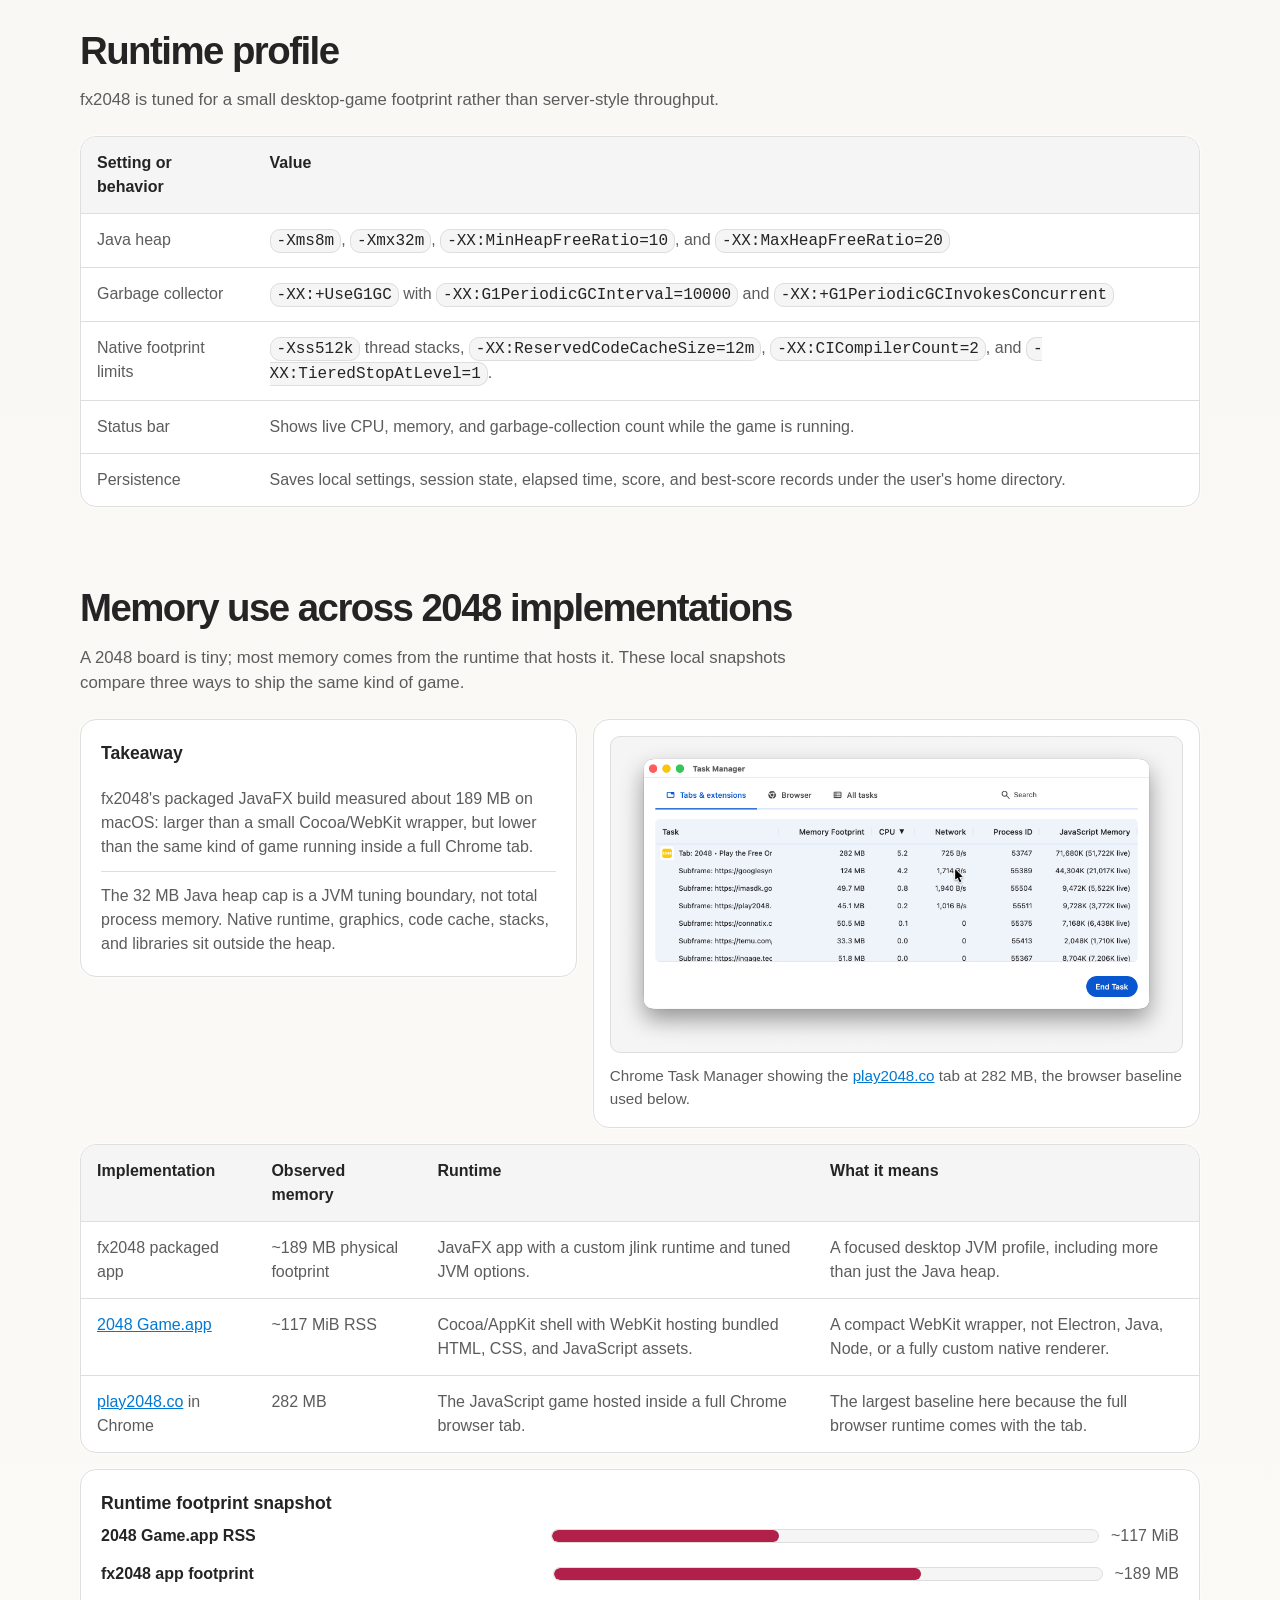
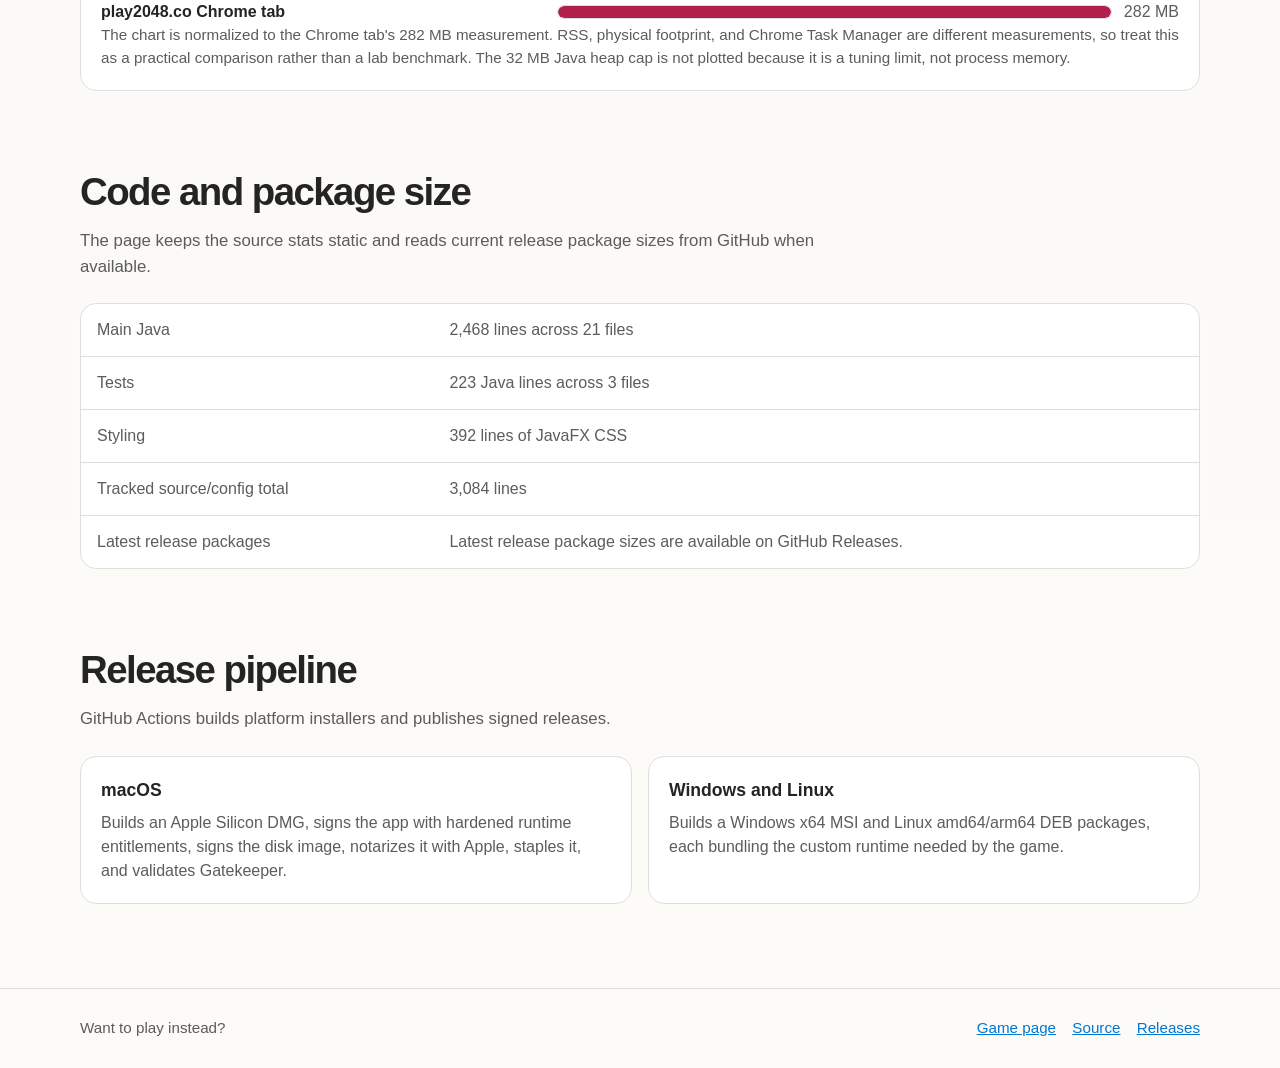
==== commit a7cc8bdc: "Migrate to io.github.brunoborges.fx2048 namespace and subpackages" ====
--- a/docs/technology.html
+++ b/docs/technology.html
@@ -529,7 +529,7 @@
         <div class="grid">
           <article class="card">
             <h3>Application runtime</h3>
-            <p><a href="https://openjdk.org/projects/jdk/25/">Java 25</a>, <a href="https://openjfx.io/">JavaFX 25.0.3</a>, and the JPMS module <code>fxgame</code>. The launcher enters <code>io.fxgame.game2048.AppLauncher</code>.</p>
+            <p><a href="https://openjdk.org/projects/jdk/25/">Java 25</a>, <a href="https://openjfx.io/">JavaFX 25.0.3</a>, and the JPMS module <code>fxgame</code>. The launcher enters <code>io.github.brunoborges.fx2048.app.AppLauncher</code>.</p>
           </article>
           <article class="card">
             <h3>UI and animation</h3>
@@ -611,7 +611,7 @@
           </article>
           <article class="card">
             <h3>Different entry point</h3>
-            <p>The desktop launcher uses <code>io.fxgame.game2048.AppLauncher</code>, but JPro is configured with <code>io.fxgame.game2048.Game2048</code> because JPro needs the class that directly extends <code>javafx.application.Application</code>.</p>
+            <p>The desktop launcher uses <code>io.github.brunoborges.fx2048.app.AppLauncher</code>, but JPro is configured with <code>io.github.brunoborges.fx2048.app.Game2048</code> because JPro needs the class that directly extends <code>javafx.application.Application</code>.</p>
           </article>
           <article class="card">
             <h3>Maven profiles</h3>
